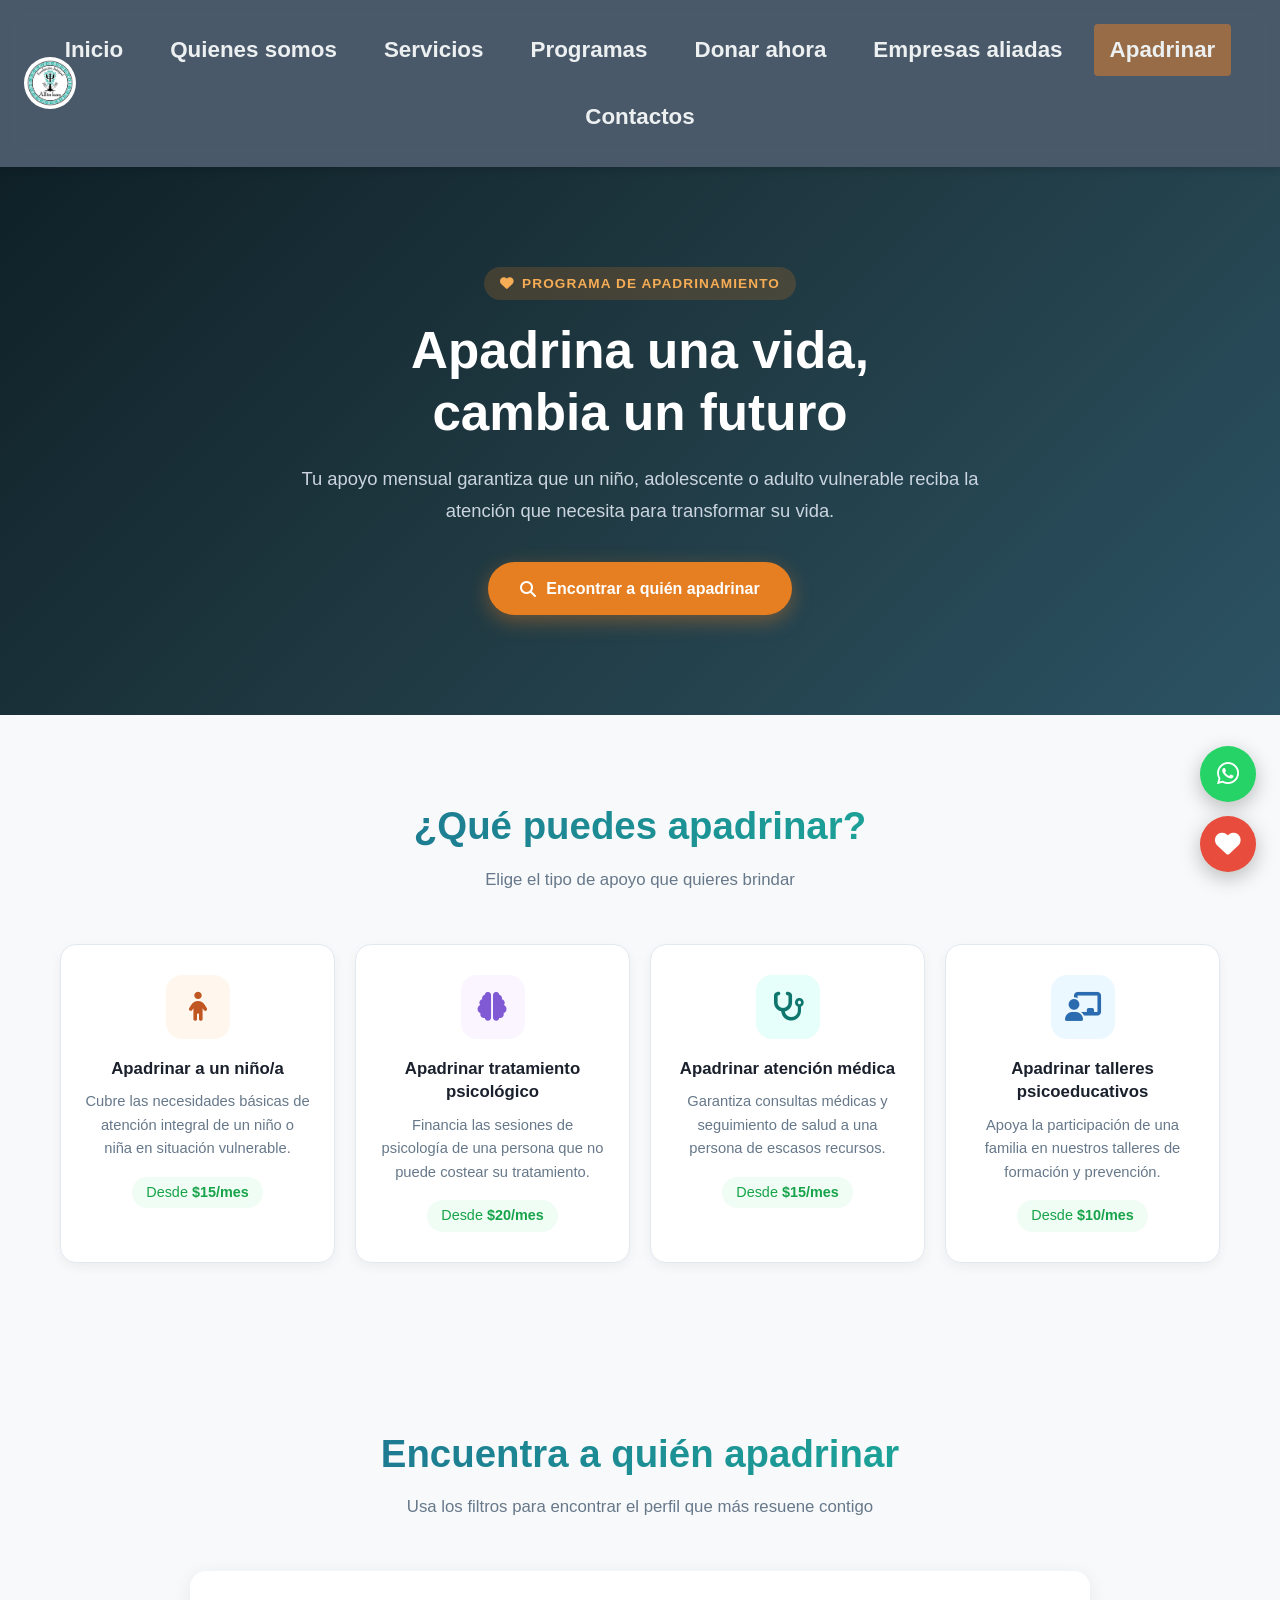
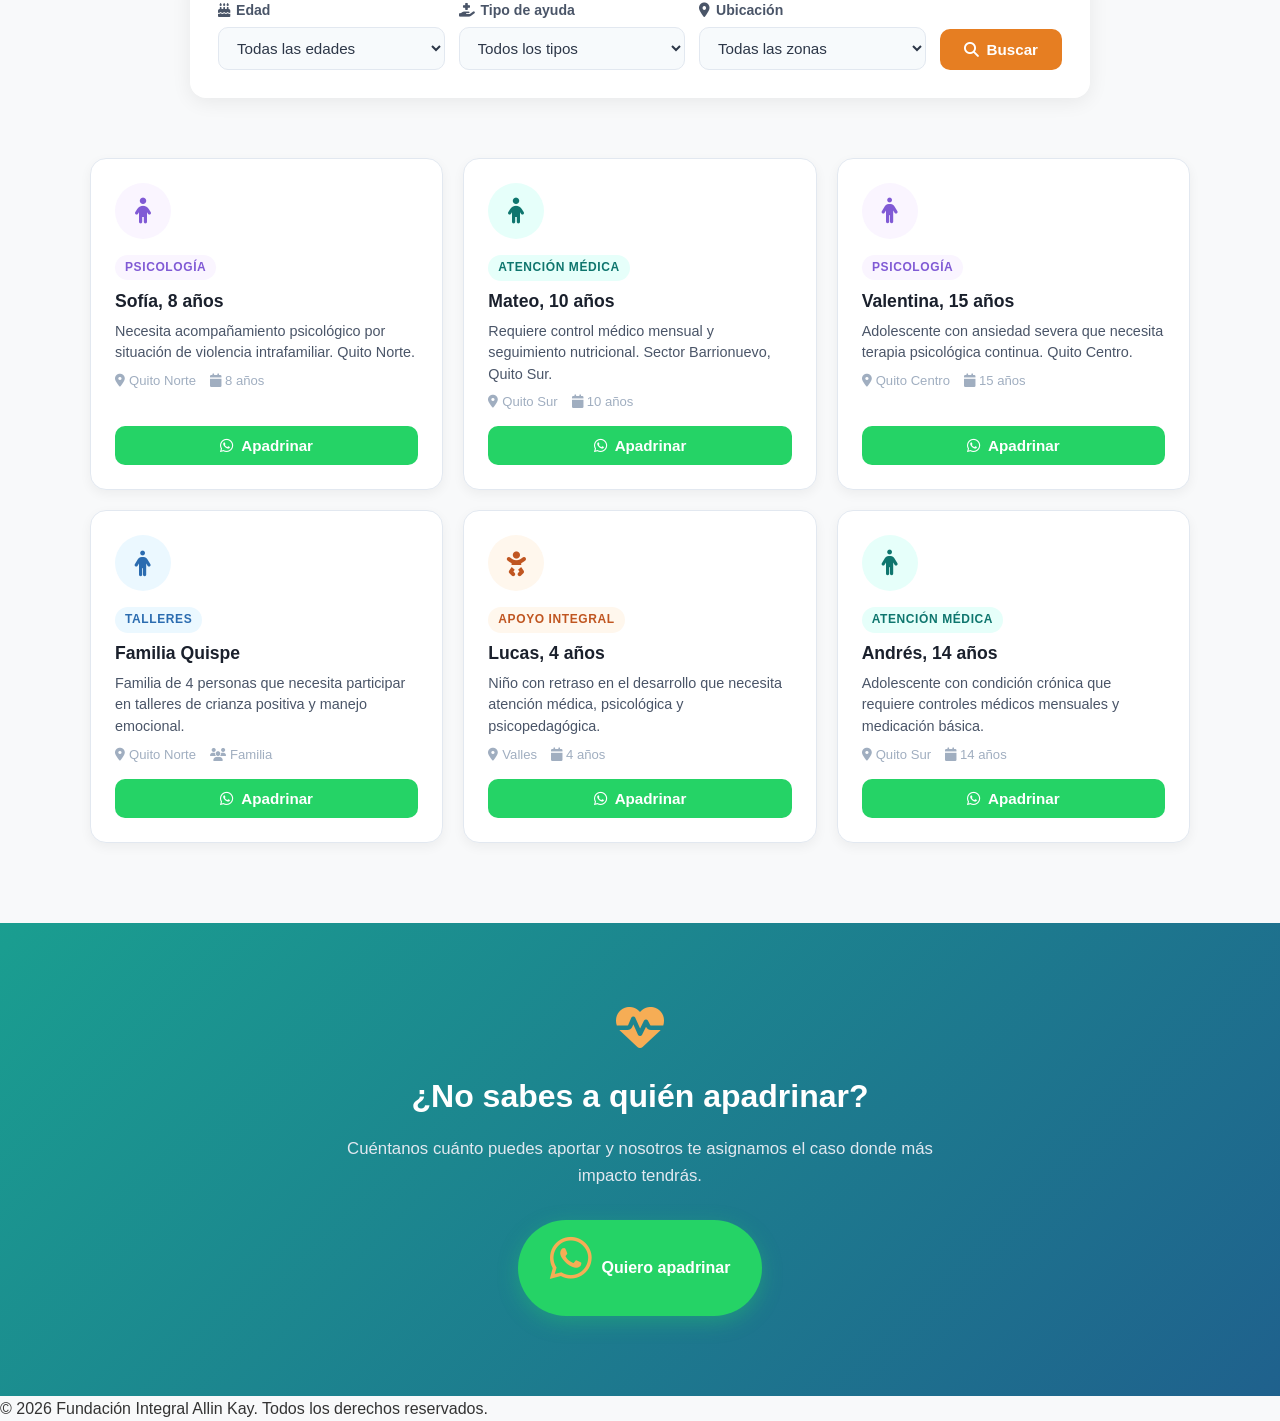
==== apadrinar.html @ 6ad22615 "Panel de gestion visual y migracion a JSON local" ====
<!DOCTYPE html>
<html lang="es">

<head>
    <meta charset="UTF-8">
    <meta name="viewport" content="width=device-width, initial-scale=1.0">
    <link rel="icon" href="img/general/logo.jpg" type="image/jpeg">
    <title>Apadrinar - Fundación Allinkay</title>
    <!-- Google Analytics -->
    <script async src="https://www.googletagmanager.com/gtag/js?id=G-HZTVS4B7K2"></script>
    <script>window.dataLayer=window.dataLayer||[];function gtag(){dataLayer.push(arguments);}gtag('js',new Date());gtag('config','G-HZTVS4B7K2');</script>
    <meta name="description" content="Apadrina una vida y cambia un futuro. Apoya a niños, tratamientos psicológicos, atención médica y talleres en Fundación Allinkay.">
    <link rel="stylesheet" href="css/style.css">
    <link rel="stylesheet" href="https://cdnjs.cloudflare.com/ajax/libs/font-awesome/6.4.0/css/all.min.css">
    <link rel="stylesheet" href="https://unpkg.com/aos@2.3.4/dist/aos.css">
</head>

<body>
    <header class="main-header">
        <nav>
            <a href="index.html" class="nav-logo"><img src="img/general/logo.jpg" alt="Logo Fundación Allinkay"></a>
            <button class="hamburger" id="hamburger" aria-label="Abrir menú">
                <span></span><span></span><span></span>
            </button>
            <ul id="navMenu">
                <li><a href="index.html" data-color="rgba(26, 188, 156, 0.5)">Inicio</a></li>
                <li><a href="quienes-somos.html" data-color="rgba(52, 152, 219, 0.5)">Quienes somos</a></li>
                <li><a href="servicios.html" data-color="rgba(46, 204, 113, 0.5)">Servicios</a></li>
                <li><a href="programas.html" data-color="rgba(241, 196, 15, 0.5)">Programas</a></li>
                <li><a href="donar.html" data-color="rgba(231, 76, 60, 0.7)">Donar ahora</a></li>
                <li><a href="alianzas.html" data-color="rgba(241, 196, 15, 0.5)">Empresas aliadas</a></li>
                <li><a href="apadrinar.html" data-color="rgba(230, 126, 34, 0.5)">Apadrinar</a></li>
                <li><a href="index.html#contacto" data-color="rgba(149, 165, 166, 0.5)">Contactos</a></li>
                <li class="lavalamp"></li>
            </ul>
        </nav>
    </header>

    <main>

        <!-- HERO APADRINAR -->
        <section class="apad-hero">
            <div class="apad-hero-content" data-aos="fade-up">
                <span class="apad-badge"><i class="fa-solid fa-heart"></i> Programa de Apadrinamiento</span>
                <h1>Apadrina una vida,<br>cambia un futuro</h1>
                <p>Tu apoyo mensual garantiza que un niño, adolescente o adulto vulnerable reciba la atención que necesita para transformar su vida.</p>
                <a href="#buscador" class="apad-hero-btn">
                    <i class="fa-solid fa-magnifying-glass"></i> Encontrar a quién apadrinar
                </a>
            </div>
        </section>

        <!-- OPCIONES DE APADRINAMIENTO -->
        <section class="apad-opciones-section">
            <div class="apad-section-header" data-aos="fade-up">
                <h2>¿Qué puedes apadrinar?</h2>
                <p>Elige el tipo de apoyo que quieres brindar</p>
            </div>

            <div class="apad-opciones-grid">

                <div class="apad-opcion-card" data-aos="fade-up" data-aos-delay="0">
                    <div class="apad-opcion-icon" style="background:#fff7ed; color:#c05621;">
                        <i class="fa-solid fa-child"></i>
                    </div>
                    <h3>Apadrinar a un niño/a</h3>
                    <p>Cubre las necesidades básicas de atención integral de un niño o niña en situación vulnerable.</p>
                    <span class="apad-desde">Desde <strong>$15/mes</strong></span>
                </div>

                <div class="apad-opcion-card" data-aos="fade-up" data-aos-delay="100">
                    <div class="apad-opcion-icon" style="background:#faf5ff; color:#805ad5;">
                        <i class="fa-solid fa-brain"></i>
                    </div>
                    <h3>Apadrinar tratamiento psicológico</h3>
                    <p>Financia las sesiones de psicología de una persona que no puede costear su tratamiento.</p>
                    <span class="apad-desde">Desde <strong>$20/mes</strong></span>
                </div>

                <div class="apad-opcion-card" data-aos="fade-up" data-aos-delay="200">
                    <div class="apad-opcion-icon" style="background:#e6fffa; color:#0f766e;">
                        <i class="fa-solid fa-stethoscope"></i>
                    </div>
                    <h3>Apadrinar atención médica</h3>
                    <p>Garantiza consultas médicas y seguimiento de salud a una persona de escasos recursos.</p>
                    <span class="apad-desde">Desde <strong>$15/mes</strong></span>
                </div>

                <div class="apad-opcion-card" data-aos="fade-up" data-aos-delay="300">
                    <div class="apad-opcion-icon" style="background:#ebf8ff; color:#2b6cb0;">
                        <i class="fa-solid fa-chalkboard-user"></i>
                    </div>
                    <h3>Apadrinar talleres psicoeducativos</h3>
                    <p>Apoya la participación de una familia en nuestros talleres de formación y prevención.</p>
                    <span class="apad-desde">Desde <strong>$10/mes</strong></span>
                </div>

            </div>
        </section>

        <!-- BUSCADOR -->
        <section class="apad-buscador-section" id="buscador">
            <div class="apad-section-header" data-aos="fade-up">
                <h2>Encuentra a quién apadrinar</h2>
                <p>Usa los filtros para encontrar el perfil que más resuene contigo</p>
            </div>

            <div class="apad-buscador" data-aos="fade-up" data-aos-delay="100">
                <div class="apad-filtros">

                    <div class="apad-filtro-group">
                        <label><i class="fa-solid fa-cake-candles"></i> Edad</label>
                        <select id="filtro-edad" class="apad-select">
                            <option value="">Todas las edades</option>
                            <option value="0-5">0 - 5 años</option>
                            <option value="6-12">6 - 12 años</option>
                            <option value="13-17">13 - 17 años</option>
                            <option value="18+">18 años o más</option>
                        </select>
                    </div>

                    <div class="apad-filtro-group">
                        <label><i class="fa-solid fa-hand-holding-medical"></i> Tipo de ayuda</label>
                        <select id="filtro-tipo" class="apad-select">
                            <option value="">Todos los tipos</option>
                            <option value="psicologia">Tratamiento psicológico</option>
                            <option value="medica">Atención médica</option>
                            <option value="taller">Talleres psicoeducativos</option>
                            <option value="integral">Apoyo integral</option>
                        </select>
                    </div>

                    <div class="apad-filtro-group">
                        <label><i class="fa-solid fa-location-dot"></i> Ubicación</label>
                        <select id="filtro-ubicacion" class="apad-select">
                            <option value="">Todas las zonas</option>
                            <option value="norte">Quito Norte</option>
                            <option value="sur">Quito Sur</option>
                            <option value="centro">Quito Centro</option>
                            <option value="valles">Valles</option>
                        </select>
                    </div>

                    <button class="apad-buscar-btn" id="btnBuscar">
                        <i class="fa-solid fa-magnifying-glass"></i> Buscar
                    </button>

                </div>
            </div>

            <!-- Resultados -->
            <div class="apad-resultados" id="resultados">

                <div class="apad-perfil-card" data-edad="6-12" data-tipo="psicologia" data-ubicacion="norte" data-aos="fade-up" data-aos-delay="0">
                    <div class="apad-perfil-avatar" style="background:#faf5ff;">
                        <i class="fa-solid fa-child" style="color:#805ad5;"></i>
                    </div>
                    <div class="apad-perfil-info">
                        <span class="apad-perfil-tag" style="background:#faf5ff; color:#805ad5;">Psicología</span>
                        <h4>Sofía, 8 años</h4>
                        <p>Necesita acompañamiento psicológico por situación de violencia intrafamiliar. Quito Norte.</p>
                        <div class="apad-perfil-meta">
                            <span><i class="fa-solid fa-location-dot"></i> Quito Norte</span>
                            <span><i class="fa-solid fa-calendar"></i> 8 años</span>
                        </div>
                    </div>
                    <button class="apad-btn-perfil" data-nombre="Sofía (8 años)" data-tipo="Tratamiento psicológico" data-monto="20">
                        <i class="fa-brands fa-whatsapp"></i> Apadrinar
                    </button>
                </div>

                <div class="apad-perfil-card" data-edad="6-12" data-tipo="medica" data-ubicacion="sur" data-aos="fade-up" data-aos-delay="100">
                    <div class="apad-perfil-avatar" style="background:#e6fffa;">
                        <i class="fa-solid fa-child" style="color:#0f766e;"></i>
                    </div>
                    <div class="apad-perfil-info">
                        <span class="apad-perfil-tag" style="background:#e6fffa; color:#0f766e;">Atención médica</span>
                        <h4>Mateo, 10 años</h4>
                        <p>Requiere control médico mensual y seguimiento nutricional. Sector Barrionuevo, Quito Sur.</p>
                        <div class="apad-perfil-meta">
                            <span><i class="fa-solid fa-location-dot"></i> Quito Sur</span>
                            <span><i class="fa-solid fa-calendar"></i> 10 años</span>
                        </div>
                    </div>
                    <button class="apad-btn-perfil" data-nombre="Mateo (10 años)" data-tipo="Atención médica" data-monto="15">
                        <i class="fa-brands fa-whatsapp"></i> Apadrinar
                    </button>
                </div>

                <div class="apad-perfil-card" data-edad="13-17" data-tipo="psicologia" data-ubicacion="centro" data-aos="fade-up" data-aos-delay="200">
                    <div class="apad-perfil-avatar" style="background:#faf5ff;">
                        <i class="fa-solid fa-person" style="color:#805ad5;"></i>
                    </div>
                    <div class="apad-perfil-info">
                        <span class="apad-perfil-tag" style="background:#faf5ff; color:#805ad5;">Psicología</span>
                        <h4>Valentina, 15 años</h4>
                        <p>Adolescente con ansiedad severa que necesita terapia psicológica continua. Quito Centro.</p>
                        <div class="apad-perfil-meta">
                            <span><i class="fa-solid fa-location-dot"></i> Quito Centro</span>
                            <span><i class="fa-solid fa-calendar"></i> 15 años</span>
                        </div>
                    </div>
                    <button class="apad-btn-perfil" data-nombre="Valentina (15 años)" data-tipo="Tratamiento psicológico" data-monto="20">
                        <i class="fa-brands fa-whatsapp"></i> Apadrinar
                    </button>
                </div>

                <div class="apad-perfil-card" data-edad="18+" data-tipo="taller" data-ubicacion="norte" data-aos="fade-up" data-aos-delay="0">
                    <div class="apad-perfil-avatar" style="background:#ebf8ff;">
                        <i class="fa-solid fa-person" style="color:#2b6cb0;"></i>
                    </div>
                    <div class="apad-perfil-info">
                        <span class="apad-perfil-tag" style="background:#ebf8ff; color:#2b6cb0;">Talleres</span>
                        <h4>Familia Quispe</h4>
                        <p>Familia de 4 personas que necesita participar en talleres de crianza positiva y manejo emocional.</p>
                        <div class="apad-perfil-meta">
                            <span><i class="fa-solid fa-location-dot"></i> Quito Norte</span>
                            <span><i class="fa-solid fa-users"></i> Familia</span>
                        </div>
                    </div>
                    <button class="apad-btn-perfil" data-nombre="Familia Quispe" data-tipo="Talleres psicoeducativos" data-monto="10">
                        <i class="fa-brands fa-whatsapp"></i> Apadrinar
                    </button>
                </div>

                <div class="apad-perfil-card" data-edad="0-5" data-tipo="integral" data-ubicacion="valles" data-aos="fade-up" data-aos-delay="100">
                    <div class="apad-perfil-avatar" style="background:#fff7ed;">
                        <i class="fa-solid fa-baby" style="color:#c05621;"></i>
                    </div>
                    <div class="apad-perfil-info">
                        <span class="apad-perfil-tag" style="background:#fff7ed; color:#c05621;">Apoyo integral</span>
                        <h4>Lucas, 4 años</h4>
                        <p>Niño con retraso en el desarrollo que necesita atención médica, psicológica y psicopedagógica.</p>
                        <div class="apad-perfil-meta">
                            <span><i class="fa-solid fa-location-dot"></i> Valles</span>
                            <span><i class="fa-solid fa-calendar"></i> 4 años</span>
                        </div>
                    </div>
                    <button class="apad-btn-perfil" data-nombre="Lucas (4 años)" data-tipo="Apoyo integral" data-monto="15">
                        <i class="fa-brands fa-whatsapp"></i> Apadrinar
                    </button>
                </div>

                <div class="apad-perfil-card" data-edad="13-17" data-tipo="medica" data-ubicacion="sur" data-aos="fade-up" data-aos-delay="200">
                    <div class="apad-perfil-avatar" style="background:#e6fffa;">
                        <i class="fa-solid fa-person" style="color:#0f766e;"></i>
                    </div>
                    <div class="apad-perfil-info">
                        <span class="apad-perfil-tag" style="background:#e6fffa; color:#0f766e;">Atención médica</span>
                        <h4>Andrés, 14 años</h4>
                        <p>Adolescente con condición crónica que requiere controles médicos mensuales y medicación básica.</p>
                        <div class="apad-perfil-meta">
                            <span><i class="fa-solid fa-location-dot"></i> Quito Sur</span>
                            <span><i class="fa-solid fa-calendar"></i> 14 años</span>
                        </div>
                    </div>
                    <button class="apad-btn-perfil" data-nombre="Andrés (14 años)" data-tipo="Atención médica" data-monto="15">
                        <i class="fa-brands fa-whatsapp"></i> Apadrinar
                    </button>
                </div>

                <!-- Sin resultados -->
                <div class="apad-sin-resultados" id="sinResultados" style="display:none;">
                    <i class="fa-solid fa-magnifying-glass"></i>
                    <p>No encontramos perfiles con esos filtros. <br>Contáctanos y te ayudamos a encontrar a quién apadrinar.</p>
                    <a href="https://wa.me/593988282747?text=Hola%2C%20quiero%20apadrinar%20pero%20no%20encontr%C3%A9%20el%20perfil%20que%20busco" target="_blank" class="apad-buscar-btn">
                        <i class="fa-brands fa-whatsapp"></i> Consultar por WhatsApp
                    </a>
                </div>

            </div>
        </section>

        <!-- CTA FINAL -->
        <section class="apad-cta" data-aos="fade-up">
            <div class="apad-cta-content">
                <i class="fa-solid fa-heart-pulse"></i>
                <h2>¿No sabes a quién apadrinar?</h2>
                <p>Cuéntanos cuánto puedes aportar y nosotros te asignamos el caso donde más impacto tendrás.</p>
                <a href="https://wa.me/593988282747?text=Hola%20Fundaci%C3%B3n%20Allinkay%2C%20quiero%20apadrinar%20pero%20necesito%20orientaci%C3%B3n" target="_blank" class="apad-cta-btn">
                    <i class="fa-brands fa-whatsapp"></i> Quiero apadrinar
                </a>
            </div>
        </section>

    </main>

    <footer>
        <p>&copy; 2026 Fundación Integral Allin Kay. Todos los derechos reservados.</p>
    </footer>

    <!-- Botones flotantes -->
    <div class="fab-container">
        <a href="https://wa.me/593988282747?text=Hola%20Fundaci%C3%B3n%20Allinkay%2C%20quisiera%20m%C3%A1s%20informaci%C3%B3n"
           target="_blank" rel="noopener" class="fab fab-whatsapp" aria-label="Contactar por WhatsApp">
            <i class="fa-brands fa-whatsapp"></i>
            <span class="fab-tooltip">WhatsApp</span>
        </a>
        <a href="donar.html" class="fab fab-donar" aria-label="Hacer una donación">
            <i class="fa-solid fa-heart"></i>
            <span class="fab-tooltip">¡Donar!</span>
        </a>
    </div>

    <script src="https://unpkg.com/aos@2.3.4/dist/aos.js"></script>
    <script>
        AOS.init({ duration: 700, easing: 'ease-out-cubic', once: true, offset: 80 });

        // Hamburger menu
        const hamburger = document.getElementById('hamburger');
        const navMenuEl = document.getElementById('navMenu');
        if (hamburger && navMenuEl) {
            hamburger.addEventListener('click', () => { navMenuEl.classList.toggle('open'); hamburger.classList.toggle('active'); });
            navMenuEl.querySelectorAll('a').forEach(a => a.addEventListener('click', () => { navMenuEl.classList.remove('open'); hamburger.classList.remove('active'); }));
        }

        // Lavalamp
        const navLinks = document.querySelectorAll('nav ul li a');
        const lavalamp = document.querySelector('.lavalamp');
        const navUl = document.querySelector('nav ul');

        function moveLavalamp(el) {
            const linkRect = el.getBoundingClientRect();
            const ulRect = navUl.getBoundingClientRect();
            lavalamp.style.width = `${linkRect.width}px`;
            lavalamp.style.height = `${linkRect.height}px`;
            lavalamp.style.left = `${linkRect.left - ulRect.left}px`;
            lavalamp.style.top = `${linkRect.top - ulRect.top}px`;
            lavalamp.style.opacity = '1';
            if (el.dataset.color) lavalamp.style.backgroundColor = el.dataset.color;
        }

        const activeItem = navLinks[6]; // Apadrinar
        setTimeout(() => moveLavalamp(activeItem), 50);
        navLinks.forEach(link => link.addEventListener('mouseenter', e => moveLavalamp(e.target)));
        navUl.addEventListener('mouseleave', () => moveLavalamp(activeItem));
        window.addEventListener('resize', () => moveLavalamp(activeItem));

        // Filtros buscador
        document.getElementById('btnBuscar').addEventListener('click', filtrar);
        ['filtro-edad','filtro-tipo','filtro-ubicacion'].forEach(id => {
            document.getElementById(id).addEventListener('change', filtrar);
        });

        function filtrar() {
            const edad      = document.getElementById('filtro-edad').value;
            const tipo      = document.getElementById('filtro-tipo').value;
            const ubicacion = document.getElementById('filtro-ubicacion').value;
            const cards     = document.querySelectorAll('.apad-perfil-card');
            let visibles    = 0;

            cards.forEach(card => {
                const matchEdad      = !edad      || card.dataset.edad      === edad;
                const matchTipo      = !tipo      || card.dataset.tipo      === tipo;
                const matchUbicacion = !ubicacion || card.dataset.ubicacion === ubicacion;
                const mostrar = matchEdad && matchTipo && matchUbicacion;
                card.style.display = mostrar ? 'flex' : 'none';
                if (mostrar) visibles++;
            });

            document.getElementById('sinResultados').style.display = visibles === 0 ? 'flex' : 'none';
        }

        // Botón Apadrinar → WhatsApp (delegación para que funcione con perfiles dinámicos)
        document.getElementById('resultados').addEventListener('click', (e) => {
            const btn = e.target.closest('.apad-btn-perfil');
            if (!btn) return;
            const nombre = btn.dataset.nombre;
            const tipo   = btn.dataset.tipo;
            const monto  = btn.dataset.monto;
            const msg =
`¡Hola Fundación Allinkay! 👋 Quiero apadrinar a:

👤 *Beneficiario:* ${nombre}
💙 *Tipo de apoyo:* ${tipo}
💰 *Aporte mensual:* desde $${monto} USD

Por favor indíquenme los pasos para comenzar. ¡Gracias!`;
            window.open(`https://wa.me/593988282747?text=${encodeURIComponent(msg)}`, '_blank');
        });

        // ==========================================
        // Cargar perfiles desde Google Sheets
        // ==========================================
        const APAD_SHEETS_URL = 'https://script.google.com/macros/s/AKfycbzwqUIceghPTg6rz7u1nBjYysEd4M7EXAj2b1hMVEHjRe5bCAuFwJynq4b-6y3VGr151Q/exec';

        // Mapa de categorías: ícono, colores y etiqueta
        const tipoMap = {
            psicologia: { icon: 'fa-brain',           color: '#805ad5', bg: '#faf5ff', label: 'Psicología',     apoyo: 'Tratamiento psicológico' },
            medica:     { icon: 'fa-stethoscope',     color: '#0f766e', bg: '#e6fffa', label: 'Atención médica', apoyo: 'Atención médica' },
            taller:     { icon: 'fa-chalkboard-user', color: '#2b6cb0', bg: '#ebf8ff', label: 'Talleres',        apoyo: 'Talleres psicoeducativos' },
            integral:   { icon: 'fa-hand-holding-heart', color: '#c05621', bg: '#fff7ed', label: 'Apoyo integral', apoyo: 'Apoyo integral' }
        };

        const zonaMap = {
            norte: 'Quito Norte', sur: 'Quito Sur', centro: 'Quito Centro', valles: 'Valles'
        };

        const edadLabel = {
            '0-5': '0-5 años', '6-12': '6-12 años', '13-17': '13-17 años', '18+': '18 años o más'
        };

        function buildPerfiles(data) {
            const cont = document.getElementById('resultados');
            const sinResultados = document.getElementById('sinResultados');
            if (!cont) return;

            const perfiles = [];
            for (let i = 1; i <= 12; i++) {
                const nombre = data['perfil' + i + '_nombre'];
                if (nombre && nombre.trim()) {
                    perfiles.push({
                        nombre: nombre.trim(),
                        tipo: (data['perfil' + i + '_tipo'] || 'integral').trim(),
                        edad: (data['perfil' + i + '_edad'] || '').trim(),
                        zona: (data['perfil' + i + '_zona'] || '').trim(),
                        historia: (data['perfil' + i + '_historia'] || '').trim(),
                        monto: (data['perfil' + i + '_monto'] || '15').toString().trim()
                    });
                }
            }

            // Si el Sheets no tiene perfiles, dejar los que están en el HTML
            if (perfiles.length === 0) return;

            const cardsHtml = perfiles.map(p => {
                const t = tipoMap[p.tipo] || tipoMap.integral;
                const zonaTexto = zonaMap[p.zona] || 'Quito';
                const edadTexto = edadLabel[p.edad] || '';
                return `
                    <div class="apad-perfil-card" data-edad="${p.edad}" data-tipo="${p.tipo}" data-ubicacion="${p.zona}">
                        <div class="apad-perfil-avatar" style="background:${t.bg};">
                            <i class="fa-solid ${t.icon}" style="color:${t.color};"></i>
                        </div>
                        <div class="apad-perfil-info">
                            <span class="apad-perfil-tag" style="background:${t.bg}; color:${t.color};">${t.label}</span>
                            <h4>${p.nombre}</h4>
                            <p>${p.historia}</p>
                            <div class="apad-perfil-meta">
                                <span><i class="fa-solid fa-location-dot"></i> ${zonaTexto}</span>
                                ${edadTexto ? `<span><i class="fa-solid fa-calendar"></i> ${edadTexto}</span>` : ''}
                            </div>
                        </div>
                        <button class="apad-btn-perfil" data-nombre="${p.nombre}" data-tipo="${t.apoyo}" data-monto="${p.monto}">
                            <i class="fa-brands fa-whatsapp"></i> Apadrinar
                        </button>
                    </div>`;
            }).join('');

            // Reemplazar perfiles pero conservar el div de "sin resultados"
            cont.innerHTML = cardsHtml;
            cont.appendChild(sinResultados);
        }

        fetch(APAD_SHEETS_URL)
            .then(r => r.json())
            .then(data => buildPerfiles(data))
            .catch(() => { /* Si falla, quedan los perfiles del HTML */ });
    </script>

</body>
</html>
---- css/style.css ----
/* Reseteo básico para consistencia entre navegadores */
* {
    margin: 0;
    padding: 0;
    box-sizing: border-box;
}

html {
    scroll-behavior: smooth;
}

body {
    font-family: 'Segoe UI', Roboto, Helvetica, Arial, sans-serif;
    line-height: 1.6;
    background-color: #f8f9fa;
    color: #333;
}

/* Estilos del menú de navegación fijo */
.main-header {
    background-color: rgba(44, 62, 80, 0.85);
    /* Fondo semitransparente oscuro */
    backdrop-filter: blur(10px);
    /* Efecto cristal (Glassmorphism) */
    -webkit-backdrop-filter: blur(10px);
    /* Soporte para Safari */
    padding: 1.5rem 0;
    box-shadow: 0 4px 6px rgba(0, 0, 0, 0.1);
    position: sticky;
    /* Fija el menú en la parte superior al bajar */
    top: 0;
    z-index: 1000;
}

/* Estilos de la sección Hero */
.hero {
    width: 100%;
    background-color: #1a9e90;
    /* Color de fondo similar al de la imagen por si tarda en cargar */
    margin-bottom: 3rem;
    /* Usamos una etiqueta <img> en lugar de background para que no se recorte */
}

.hero-img {
    width: 100%;
    /* Ocupa todo el ancho disponible */
    height: auto;
    /* Mantiene la proporción de la imagen original sin recortarla */
    display: block;
}

/* Ocultar visualmente el h1 pero mantenerlo para SEO y accesibilidad */
.sr-only {
    position: absolute;
    width: 1px;
    height: 1px;
    padding: 0;
    margin: -1px;
    overflow: hidden;
    clip: rect(0, 0, 0, 0);
    white-space: nowrap;
    border-width: 0;
}

/* Estilos para el Menú Horizontal */
nav ul {
    list-style-type: none;
    /* Elimina las viñetas predeterminadas */
    display: flex;
    /* Utiliza Flexbox para hacer la lista horizontal */
    flex-wrap: wrap;
    /* Permite que los elementos pasen a la siguiente línea si no caben */
    justify-content: center;
    /* Centra los elementos horizontalmente */
    gap: 15px;
    /* Reducido para mejor efecto visual */
    padding: 0;
    position: relative;
    /* Necesario para la posición absoluta del lavalamp */
    z-index: 1;
}

nav ul li {
    position: relative;
    z-index: 2;
    /* Los enlaces van encima de la burbuja del lavalamp */
}

nav ul li a {
    display: block;
    /* Para que tome bien el alto y ancho */
    text-decoration: none;
    /* Quita el subrayado de los enlaces */
    color: #ecf0f1;
    font-weight: 600;
    font-size: 1.4rem;
    padding: 8px 16px;
    border-radius: 4px;
    transition: color 0.3s ease;
    /* Transición solo para el color del texto */
}

nav ul li a:hover {
    color: #ffffff;
    /* Color del texto al pasar el mouse */
}

/* La burbuja mágica del Lavalamp */
nav ul li.lavalamp {
    position: absolute;
    background-color: rgba(255, 255, 255, 0.2);
    /* Blanco semitransparente para efecto cristal */
    border-radius: 4px;
    z-index: 1;
    /* Detrás de los enlaces (el li normal tiene z-index 2) */
    transition: all 0.35s cubic-bezier(0.25, 1, 0.5, 1);
    /* Animación fluida de desplazamiento */
    pointer-events: none;
    /* Para no bloquear el hover de los enlaces */
    opacity: 0;
    /* Oculto inicialmente hasta que haya un hover */
}

/* =========================================
   PÁGINA QUIÉNES SOMOS
========================================= */
.quienes-somos-page {
    max-width: 1000px;
    margin: 60px auto;
    padding: 0 20px;
}

.qs-intro {
    text-align: center;
    margin-bottom: 50px;
}

.qs-intro h1 {
    color: #1a9e90; /* Verde agua similar a la imagen */
    font-size: 3.5rem;
    font-weight: 700;
    margin-bottom: 25px;
}

.qs-intro p {
    color: #66788a;
    font-size: 1.25rem;
    max-width: 850px;
    margin: 0 auto;
    line-height: 1.8;
}

.qs-cards-container {
    display: grid;
    grid-template-columns: 1fr 1fr;
    gap: 30px;
    margin-bottom: 30px;
}

.qs-card {
    background-color: #f0f4f8; /* Gris azulado muy claro */
    border-radius: 15px;
    padding: 40px;
}

.card-header {
    display: flex;
    align-items: center;
    margin-bottom: 20px;
}

.card-header h2 {
    color: #1a202c; /* Azul oscuro casi negro */
    font-size: 1.8rem;
    margin-left: 15px;
    font-weight: 700;
}

.icon-circle {
    width: 60px;
    height: 60px;
    border-radius: 50%;
    display: flex;
    justify-content: center;
    align-items: center;
    color: white;
    font-size: 1.8rem;
}

.icon-blue {
    background-color: #2b6cb0; /* Azul Misión */
}

.icon-green {
    background-color: #38a169; /* Verde Visión */
}

.qs-card p {
    color: #66788a;
    font-size: 1.1rem;
    line-height: 1.7;
}

.qs-valores {
    margin-top: 30px;
}

.card-valores {
    text-align: center;
    padding: 50px 40px;
}

.icon-heart {
    color: #f6ad55; /* Naranja/Amarillo Valores */
    font-size: 3rem;
    margin-bottom: 15px;
}

.card-valores h2 {
    color: #1a202c;
    font-size: 1.8rem;
    margin-bottom: 15px;
    font-weight: 700;
}

.valores-list {
    list-style: none;
    padding: 0;
    margin: 25px auto 0;
    display: flex;
    flex-wrap: wrap;
    justify-content: center;
    gap: 12px;
    max-width: 700px;
}

.valores-list li {
    background: #fff7ed;
    color: #c05621;
    border: 1px solid #fed7aa;
    border-radius: 999px;
    padding: 10px 20px;
    font-size: 0.95rem;
    font-weight: 600;
    transition: transform 0.2s, box-shadow 0.2s;
}

.valores-list li:hover {
    transform: translateY(-3px);
    box-shadow: 0 6px 14px rgba(192, 86, 33, 0.15);
}

/* Responsive para celulares */
@media (max-width: 768px) {
    .qs-cards-container {
        grid-template-columns: 1fr; /* Una tarjeta debajo de la otra en móviles */
    }
}

/* =========================================
   PÁGINA SERVICIOS
========================================= */
.servicios-page {
    max-width: 1200px;
    margin: 60px auto;
    padding: 0 20px;
}

.servicios-intro {
    text-align: center;
    margin-bottom: 50px;
}

.servicios-intro h1 {
    color: #1a9e90; /* Verde agua */
    font-size: 3.5rem;
    font-weight: 700;
    margin-bottom: 15px;
}

.servicios-intro p {
    color: #66788a;
    font-size: 1.25rem;
    max-width: 850px;
    margin: 0 auto;
}

.servicios-grid {
    display: grid;
    grid-template-columns: repeat(3, 1fr);
    gap: 30px;
}

.servicio-card {
    background-color: #ffffff;
    border-radius: 15px;
    overflow: hidden;
    box-shadow: 0 4px 15px rgba(0, 0, 0, 0.05);
    transition: transform 0.3s ease, box-shadow 0.3s ease;
    display: flex;
    flex-direction: column;
}

.servicio-card:hover {
    transform: translateY(-5px);
    box-shadow: 0 10px 25px rgba(0, 0, 0, 0.1);
}

.servicio-img {
    width: 100%;
    height: 250px;
    object-fit: contain;
    object-position: center;
    display: block;
    cursor: pointer;
    transition: transform 0.3s ease;
    background-color: #ffffff; /* Fondo blanco para que se fusione con la tarjeta */
}

.servicio-img:hover {
    transform: scale(1.05); /* Efecto de zoom suave al pasar el mouse */
}

/* =========================================
   LIGHTBOX (CARRUSEL DE FOTOS)
========================================= */
.lightbox-modal {
    display: none;
    position: fixed;
    z-index: 2000;
    left: 0;
    top: 0;
    width: 100%;
    height: 100%;
    background-color: rgba(0, 0, 0, 0.85);
    backdrop-filter: blur(5px);
    justify-content: center;
    align-items: center;
}

.lightbox-modal.active {
    display: flex;
}

.lightbox-content {
    position: relative;
    max-width: 90%;
    max-height: 90vh;
    display: flex;
    justify-content: center;
    align-items: center;
}

.lightbox-img {
    max-width: 100vw;
    max-height: 85vh;
    object-fit: contain;
    border-radius: 8px;
    box-shadow: 0 5px 25px rgba(0,0,0,0.5);
    animation: zoomIn 0.3s ease;
}

@keyframes zoomIn {
    from { transform: scale(0.95); opacity: 0; }
    to { transform: scale(1); opacity: 1; }
}

.lightbox-close {
    position: absolute;
    top: -40px;
    right: 0;
    color: white;
    font-size: 40px;
    font-weight: bold;
    cursor: pointer;
    transition: color 0.3s;
    line-height: 1;
}

.lightbox-close:hover {
    color: #1a9e90;
}

.lightbox-prev, .lightbox-next {
    position: absolute;
    top: 50%;
    transform: translateY(-50%);
    background-color: rgba(255, 255, 255, 0.2);
    color: white;
    border: none;
    width: 50px;
    height: 50px;
    border-radius: 50%;
    font-size: 24px;
    cursor: pointer;
    display: flex;
    justify-content: center;
    align-items: center;
    transition: background-color 0.3s;
    z-index: 10;
}

.lightbox-prev:hover, .lightbox-next:hover {
    background-color: rgba(26, 158, 144, 0.8);
}

.lightbox-prev {
    left: -70px;
}

.lightbox-next {
    right: -70px;
}

@media (max-width: 768px) {
    .lightbox-prev { left: 10px; }
    .lightbox-next { right: 10px; }
    .lightbox-img { max-width: 95vw; }
}




.servicio-content {
    padding: 30px 25px;
    flex-grow: 1;
    display: flex;
    flex-direction: column;
}

.servicio-content h3 {
    color: #1a202c;
    font-size: 1.4rem;
    font-weight: 700;
    margin-bottom: 15px;
    line-height: 1.4;
}

.servicio-content p {
    color: #66788a;
    font-size: 1rem;
    line-height: 1.6;
    margin-bottom: 0;
}

/* Responsive para Servicios */
@media (max-width: 992px) {
    .servicios-grid {
        grid-template-columns: repeat(2, 1fr);
    }
}

@media (max-width: 768px) {
    .servicios-grid {
        grid-template-columns: 1fr;
    }
    .servicios-intro h1 {
        font-size: 2.5rem;
    }
}

/* =========================================
   SECCIÓN PROGRAMAS (INDEX)
========================================= */
.programas-section {
    max-width: 1200px;
    margin: 60px auto;
    padding: 0 20px;
}

.programas-title {
    text-align: center;
    font-size: 3.5rem;
    font-weight: 700;
    margin-bottom: 50px;
    /* Gradiente del título de la segunda foto */
    background: linear-gradient(90deg, #1f618d 0%, #1abc9c 100%);
    -webkit-background-clip: text;
    -webkit-text-fill-color: transparent;
    background-clip: text;
    color: transparent;
}

.programas-grid {
    display: grid;
    grid-template-columns: 1fr 1fr;
    gap: 25px;
}

.programa-card {
    background-color: #ffffff;
    border: 1px solid #e2e8f0;
    border-radius: 12px;
    padding: 30px;
    display: flex;
    align-items: flex-start;
    box-shadow: 0 4px 6px rgba(0, 0, 0, 0.02);
    transition: transform 0.3s ease, box-shadow 0.3s ease;
}

.programa-card:hover {
    transform: translateY(-5px);
    box-shadow: 0 10px 20px rgba(0, 0, 0, 0.08);
}

.programa-icon-container {
    width: 60px;
    height: 60px;
    border-radius: 15px;
    display: flex;
    justify-content: center;
    align-items: center;
    font-size: 1.8rem;
    margin-right: 20px;
    flex-shrink: 0;
}

.programa-content {
    flex-grow: 1;
}

.programa-content h3 {
    font-size: 1.4rem;
    font-weight: 700;
    margin-bottom: 10px;
}

.programa-content p {
    color: #66788a;
    font-size: 1.05rem;
    line-height: 1.6;
}

/* Colores de los temas basados en la primera foto */
.icon-blue-theme { background-color: #ebf8ff; color: #3182ce; }
.title-blue-theme { color: #2b6cb0; }

.icon-green-theme { background-color: #f0fff4; color: #38a169; }
.title-green-theme { color: #2f855a; }

.icon-purple-theme { background-color: #faf5ff; color: #9f7aea; }
.title-purple-theme { color: #805ad5; }

.icon-teal-theme { background-color: #e6fffa; color: #319795; }
.title-teal-theme { color: #2c7a7b; }

/* Responsive para Programas */
@media (max-width: 992px) {
    .programas-grid {
        grid-template-columns: 1fr;
    }
}

@media (max-width: 768px) {
    .programa-card {
        flex-direction: column;
        align-items: center;
        text-align: center;
    }
    .programa-icon-container {
        margin-right: 0;
        margin-bottom: 20px;
    }
    .programas-title {
        font-size: 2.5rem;
    }
}

/* =========================================
   PÁGINA DE DONACIONES (DONAR)
========================================= */
.donar-page {
    padding: 40px 20px;
    background-color: #f8f9fa;
    min-height: calc(100vh - 150px);
    display: flex;
    justify-content: center;
    align-items: center;
}

.donar-container {
    max-width: 1000px;
    width: 100%;
    background: #ffffff;
    border-radius: 20px;
    box-shadow: 0 15px 35px rgba(0,0,0,0.1);
    display: flex;
    overflow: hidden;
}

/* Columna Izquierda (Mensaje) */
.donar-info {
    flex: 1;
    background: linear-gradient(135deg, rgba(30, 41, 59, 0.85) 0%, rgba(15, 23, 42, 0.95) 100%), url('../img/galeria/galeria1.jpg') center/cover no-repeat;
    color: white;
    padding: 50px 40px;
    display: flex;
    flex-direction: column;
    justify-content: center;
}

.donar-info-content h1 {
    font-size: 2.5rem;
    font-weight: 800;
    margin-bottom: 20px;
    line-height: 1.2;
}

.donar-info-content p {
    font-size: 1.1rem;
    line-height: 1.7;
    opacity: 0.9;
}

/* Columna Derecha (Formulario) */
.donar-form-container {
    flex: 1.2;
    padding: 50px 40px;
    background: #ffffff;
}

.form-title {
    color: #1a202c;
    font-size: 1.8rem;
    font-weight: 700;
    margin-bottom: 30px;
}

.form-group {
    margin-bottom: 20px;
}

.form-group-row {
    display: flex;
    gap: 15px;
}
.form-group-row .form-group {
    flex: 1;
}

.donar-form label {
    display: block;
    color: #4a5568;
    font-weight: 600;
    margin-bottom: 8px;
    font-size: 0.95rem;
}

.form-input {
    width: 100%;
    padding: 12px 15px;
    border: 1px solid #e2e8f0;
    border-radius: 8px;
    font-size: 1rem;
    color: #2d3748;
    background-color: #f7fafc;
    transition: border-color 0.3s, box-shadow 0.3s;
}

.form-input:focus {
    outline: none;
    border-color: #1a9e90;
    box-shadow: 0 0 0 3px rgba(26, 158, 144, 0.2);
    background-color: #ffffff;
}

/* Grupos de botones */
.donation-type-group, .payment-method-group {
    display: flex;
    gap: 10px;
    background-color: #edf2f7;
    padding: 5px;
    border-radius: 10px;
}

.btn-type, .btn-payment {
    flex: 1;
    padding: 10px;
    border: none;
    background: transparent;
    color: #4a5568;
    font-weight: 600;
    border-radius: 8px;
    cursor: pointer;
    transition: all 0.3s ease;
}

.btn-type.active, .btn-payment.active {
    background: #ffffff;
    color: #1a9e90;
    box-shadow: 0 2px 5px rgba(0,0,0,0.1);
}

.btn-payment i {
    margin-right: 5px;
}

/* Montos */
.donation-amount-group {
    display: flex;
    gap: 10px;
    flex-wrap: wrap;
}

.btn-amount {
    flex: 1;
    min-width: 60px;
    padding: 12px;
    border: 2px solid #e2e8f0;
    background: #ffffff;
    color: #4a5568;
    font-weight: 700;
    font-size: 1.1rem;
    border-radius: 8px;
    cursor: pointer;
    transition: all 0.3s ease;
}

.btn-amount:hover {
    border-color: #1a9e90;
    color: #1a9e90;
}

.btn-amount.active {
    background: #1a9e90;
    border-color: #1a9e90;
    color: #ffffff;
}

.input-otro-monto {
    flex: 2;
    min-width: 120px;
    padding: 12px 15px;
    border: 2px solid #e2e8f0;
    border-radius: 8px;
    font-size: 1rem;
    color: #2d3748;
    transition: border-color 0.3s;
}

.input-otro-monto:focus {
    outline: none;
    border-color: #1a9e90;
}

/* Detalles de pago (mostrar/ocultar) */
.payment-details {
    display: none;
    margin-top: 15px;
    animation: fadeIn 0.4s ease;
}

.payment-details.active {
    display: block;
}

@keyframes fadeIn {
    from { opacity: 0; transform: translateY(-10px); }
    to { opacity: 1; transform: translateY(0); }
}

/* Info del banco */
.bank-info-box {
    background-color: #f0fdfa;
    border: 1px solid #ccfbf1;
    padding: 20px;
    border-radius: 8px;
    color: #0f766e;
}

.bank-info-box h4 {
    margin-bottom: 10px;
    font-size: 1.1rem;
}

.bank-info-box p {
    margin-bottom: 5px;
    font-size: 0.95rem;
}

.bank-note {
    margin-top: 15px;
    font-size: 0.85rem !important;
    color: #115e59;
    font-style: italic;
}

.btn-submit-donar {
    width: 100%;
    padding: 15px;
    background-color: #25d366;
    color: white;
    border: none;
    border-radius: 8px;
    font-size: 1.1rem;
    font-weight: 700;
    cursor: pointer;
    margin-top: 10px;
    transition: background-color 0.3s, transform 0.2s;
    box-shadow: 0 4px 6px rgba(37, 211, 102, 0.35);
    display: flex;
    justify-content: center;
    align-items: center;
    gap: 10px;
}

.btn-submit-donar:hover {
    background-color: #1ebe5d;
    transform: translateY(-2px);
}

/* Responsive */
@media (max-width: 768px) {
    .donar-container {
        flex-direction: column;
    }
    
    .donar-info {
        padding: 40px 20px;
    }
    
    .donar-info-content h1 {
        font-size: 2rem;
    }
    
    .donar-form-container {
        padding: 30px 20px;
    }
    
    .form-group-row {
        flex-direction: column;
        gap: 0;
    }
}

/* =========================================
   PÁGINA DE ALIANZAS EMPRESARIALES
========================================= */
.alianzas-page {
    padding: 40px 20px;
    background-color: #f8f9fa;
    min-height: calc(100vh - 150px);
    display: flex;
    justify-content: center;
    align-items: center;
}

.alianzas-container {
    max-width: 1100px;
    width: 100%;
    background: #ffffff;
    border-radius: 20px;
    box-shadow: 0 15px 35px rgba(0,0,0,0.1);
    display: flex;
    overflow: hidden;
}

/* Columna Izquierda (Informativa) */
.alianzas-info {
    flex: 1.1;
    background: linear-gradient(135deg, rgba(26, 32, 44, 0.95) 0%, rgba(45, 55, 72, 0.98) 100%), url('../img/galeria/galeria1.jpg') center/cover no-repeat;
    color: white;
    padding: 50px 40px;
    display: flex;
    flex-direction: column;
    justify-content: center;
}

.alianzas-info-content h1 {
    font-size: 2.8rem;
    font-weight: 800;
    margin-bottom: 20px;
    line-height: 1.2;
    color: #f6ad55; /* Dorado/Amarillo corporativo */
}

.alianzas-intro {
    font-size: 1.1rem;
    line-height: 1.7;
    color: #e2e8f0;
    margin-bottom: 40px;
}

.alianzas-options {
    list-style: none;
    padding: 0;
}

.alianzas-options li {
    display: flex;
    align-items: flex-start;
    margin-bottom: 25px;
}

.option-icon {
    width: 50px;
    height: 50px;
    background-color: rgba(246, 173, 85, 0.15);
    color: #f6ad55;
    border-radius: 12px;
    display: flex;
    justify-content: center;
    align-items: center;
    font-size: 1.5rem;
    margin-right: 20px;
    flex-shrink: 0;
}

.option-text h3 {
    font-size: 1.2rem;
    margin-bottom: 5px;
    color: #ffffff;
}

.option-text p {
    font-size: 0.95rem;
    color: #a0aec0;
    line-height: 1.5;
}

/* Columna Derecha (Formulario Corporativo) */
.alianzas-form-container {
    flex: 1;
    padding: 50px 40px;
    background: #ffffff;
}

.alianzas-form .form-title {
    color: #1a202c;
    font-size: 1.8rem;
    font-weight: 700;
    margin-bottom: 30px;
}

.select-input {
    appearance: none;
    background-image: url("data:image/svg+xml;charset=UTF-8,%3csvg xmlns='http://www.w3.org/2000/svg' viewBox='0 0 24 24' fill='none' stroke='%234a5568' stroke-width='2' stroke-linecap='round' stroke-linejoin='round'%3e%3cpolyline points='6 9 12 15 18 9'%3e%3c/polyline%3e%3c/svg%3e");
    background-repeat: no-repeat;
    background-position: right 1rem center;
    background-size: 1em;
}

.textarea-input {
    resize: vertical;
    min-height: 100px;
}

.btn-submit-alianza {
    width: 100%;
    padding: 15px;
    background-color: #2b6cb0; /* Azul corporativo */
    color: white;
    border: none;
    border-radius: 8px;
    font-size: 1.1rem;
    font-weight: 700;
    cursor: pointer;
    margin-top: 10px;
    transition: background-color 0.3s, transform 0.2s;
    box-shadow: 0 4px 6px rgba(43, 108, 176, 0.3);
}

.btn-submit-alianza:hover {
    background-color: #1a365d;
    transform: translateY(-2px);
}

/* Responsive para Alianzas */
@media (max-width: 992px) {
    .alianzas-container {
        flex-direction: column;
    }
    
    .alianzas-info {
        padding: 40px 20px;
    }
    
    .alianzas-form-container {
        padding: 30px 20px;
    }
}

/* =========================================
   SECCIÓN GALERÍA (INDEX)
========================================= */
.galeria-section {
    max-width: 1200px;
    margin: 80px auto;
    padding: 0 20px;
    text-align: center;
}

.galeria-subtitle {
    color: #66788a;
    font-size: 1.1rem;
    margin-top: -30px;
    margin-bottom: 40px;
}

/* Grid de Galería — 3 columnas uniformes */
.galeria-grid {
    display: grid;
    grid-template-columns: repeat(3, 1fr);
    gap: 16px;
}

.galeria-item {
    border-radius: 12px;
    overflow: hidden;
    cursor: pointer;
    box-shadow: 0 4px 12px rgba(0,0,0,0.1);
    position: relative;
    background-color: #f1f5f9;
    aspect-ratio: 4 / 3;
}

/* Overlay con ícono de lupa al hacer hover */
.galeria-item::after {
    content: '\f00e';
    font-family: 'Font Awesome 6 Free';
    font-weight: 900;
    position: absolute;
    inset: 0;
    display: flex;
    justify-content: center;
    align-items: center;
    font-size: 2rem;
    color: #ffffff;
    background-color: rgba(26, 158, 144, 0);
    transition: background-color 0.35s ease, opacity 0.35s ease;
    opacity: 0;
    border-radius: 12px;
    pointer-events: none;
}

.galeria-item:hover::after {
    background-color: rgba(26, 158, 144, 0.55);
    opacity: 1;
}

.galeria-img {
    width: 100%;
    height: 100%;
    object-fit: cover;
    display: block;
    transition: transform 0.4s ease;
}

.galeria-item:hover .galeria-img {
    transform: scale(1.06);
}

/* Responsive galería */
@media (max-width: 992px) {
    .galeria-grid {
        grid-template-columns: repeat(2, 1fr);
    }
}

@media (max-width: 576px) {
    .galeria-grid {
        grid-template-columns: 1fr;
    }
}

/* =========================================
   LIGHTBOX (MODAL DE IMÁGENES)
========================================= */
.lightbox {
    visibility: hidden;
    position: fixed;
    z-index: 9999;
    left: 0;
    top: 0;
    width: 100%;
    height: 100%;
    background-color: rgba(0, 0, 0, 0.9);
    backdrop-filter: blur(5px);
    display: flex;
    justify-content: center;
    align-items: center;
    opacity: 0;
    transition: opacity 0.3s ease, visibility 0.3s ease;
}

.lightbox.show {
    visibility: visible;
    opacity: 1;
}

.lightbox-content {
    max-width: 90vw;
    max-height: 90vh;
    border-radius: 8px;
    box-shadow: 0 10px 30px rgba(0,0,0,0.5);
    object-fit: contain;
    transition: transform 0.3s ease, opacity 0.3s ease;
    transform: scale(0.9);
    opacity: 0;
}

.lightbox.show .lightbox-content {
    transform: scale(1);
    opacity: 1;
}

@keyframes zoomIn {
    from { transform: scale(0.9); opacity: 0; }
    to { transform: scale(1); opacity: 1; }
}

.close-lightbox {
    position: absolute;
    top: 20px;
    right: 35px;
    color: #f1f1f1;
    font-size: 40px;
    font-weight: bold;
    cursor: pointer;
    transition: 0.3s;
    z-index: 10000;
}

.close-lightbox:hover,
.close-lightbox:focus {
    color: #bbb;
    text-decoration: none;
}

.nav-lightbox {
    position: absolute;
    top: 50%;
    transform: translateY(-50%);
    background: rgba(0,0,0,0.5);
    color: white;
    border: none;
    padding: 15px 20px;
    font-size: 24px;
    cursor: pointer;
    border-radius: 50%;
    transition: 0.3s;
    z-index: 10000;
}

.nav-lightbox:hover {
    background: rgba(0,0,0,0.8);
}

.prev-lightbox {
    left: 20px;
}

.next-lightbox {
    right: 20px;
}

/* Ajustes Responsive Lightbox */
@media (max-width: 768px) {
    .nav-lightbox {
        padding: 10px 15px;
        font-size: 18px;
    }
    .prev-lightbox { left: 10px; }
    .next-lightbox { right: 10px; }
}

/* =========================================
   MODAL INFORMATIVO DE SERVICIOS
========================================= */
.servicio-ver-mas {
    display: inline-flex;
    align-items: center;
    gap: 6px;
    margin-top: 12px;
    color: #1a9e90;
    font-weight: 600;
    font-size: 0.95rem;
    cursor: pointer;
    transition: gap 0.2s ease;
}

.servicio-card:hover .servicio-ver-mas {
    gap: 10px;
}

.servicio-card {
    cursor: pointer;
}

/* Overlay */
.servicio-modal-overlay {
    visibility: hidden;
    opacity: 0;
    position: fixed;
    inset: 0;
    z-index: 9999;
    background-color: rgba(15, 23, 42, 0.75);
    backdrop-filter: blur(6px);
    display: flex;
    justify-content: center;
    align-items: center;
    padding: 20px;
    transition: opacity 0.3s ease, visibility 0.3s ease;
}

.servicio-modal-overlay.active {
    visibility: visible;
    opacity: 1;
}

/* Ventana del modal */
.servicio-modal {
    background: #ffffff;
    border-radius: 20px;
    max-width: 780px;
    width: 100%;
    max-height: 90vh;
    overflow-y: auto;
    display: flex;
    flex-direction: row;
    box-shadow: 0 25px 60px rgba(0,0,0,0.3);
    position: relative;
    transform: scale(0.92) translateY(20px);
    transition: transform 0.35s cubic-bezier(0.34, 1.56, 0.64, 1);
}

.servicio-modal-overlay.active .servicio-modal {
    transform: scale(1) translateY(0);
}

/* Imagen lateral */
.servicio-modal-img-wrap {
    width: 280px;
    flex-shrink: 0;
    overflow: hidden;
    border-radius: 20px 0 0 20px;
}

.servicio-modal-img-wrap img {
    width: 100%;
    height: 100%;
    object-fit: cover;
    display: block;
}

/* Contenido */
.servicio-modal-body {
    padding: 40px 35px;
    display: flex;
    flex-direction: column;
    justify-content: center;
    flex: 1;
}

.servicio-modal-tag {
    display: inline-block;
    background-color: #e6fffa;
    color: #0f766e;
    font-size: 0.8rem;
    font-weight: 700;
    text-transform: uppercase;
    letter-spacing: 0.08em;
    padding: 4px 12px;
    border-radius: 20px;
    margin-bottom: 14px;
}

.servicio-modal-body h2 {
    color: #1a202c;
    font-size: 1.6rem;
    font-weight: 800;
    line-height: 1.3;
    margin-bottom: 16px;
}

.servicio-modal-body p {
    color: #4a5568;
    font-size: 1rem;
    line-height: 1.7;
    margin-bottom: 20px;
}

.servicio-modal-list {
    list-style: none;
    padding: 0;
    display: flex;
    flex-direction: column;
    gap: 10px;
}

.servicio-modal-list li {
    display: flex;
    align-items: flex-start;
    gap: 10px;
    color: #2d3748;
    font-size: 0.95rem;
    line-height: 1.5;
}

.servicio-modal-list li i {
    color: #1a9e90;
    margin-top: 3px;
    flex-shrink: 0;
}

/* Botón cerrar */
.servicio-modal-close {
    position: absolute;
    top: 16px;
    right: 16px;
    background: #f1f5f9;
    border: none;
    width: 36px;
    height: 36px;
    border-radius: 50%;
    font-size: 1rem;
    color: #64748b;
    cursor: pointer;
    display: flex;
    justify-content: center;
    align-items: center;
    transition: background 0.2s, color 0.2s;
    z-index: 10;
}

.servicio-modal-close:hover {
    background: #1a9e90;
    color: #ffffff;
}

/* Responsive modal */
@media (max-width: 640px) {
    .servicio-modal {
        flex-direction: column;
        max-height: 85vh;
    }

    .servicio-modal-img-wrap {
        width: 100%;
        height: 200px;
        border-radius: 20px 20px 0 0;
    }

    .servicio-modal-body {
        padding: 25px 20px;
    }
}

/* =========================================
   SECCIÓN TRANSPARENCIA (INDEX)
========================================= */
.transparencia-section {
    max-width: 1200px;
    margin: 80px auto;
    padding: 0 20px;
}

.transparencia-header {
    text-align: center;
    margin-bottom: 50px;
}

.transparencia-badge {
    display: inline-flex;
    align-items: center;
    gap: 7px;
    background: #e6fffa;
    color: #0f766e;
    font-size: 0.85rem;
    font-weight: 700;
    text-transform: uppercase;
    letter-spacing: 0.08em;
    padding: 6px 16px;
    border-radius: 20px;
    margin-bottom: 16px;
}

.transparencia-header h2 {
    font-size: 2.8rem;
    font-weight: 800;
    background: linear-gradient(90deg, #1f618d 0%, #1abc9c 100%);
    -webkit-background-clip: text;
    -webkit-text-fill-color: transparent;
    background-clip: text;
    margin-bottom: 14px;
}

.transparencia-header p {
    color: #66788a;
    font-size: 1.1rem;
    max-width: 600px;
    margin: 0 auto;
}

/* Tarjetas de estadísticas */
.transparencia-stats {
    display: grid;
    grid-template-columns: repeat(4, 1fr);
    gap: 20px;
    margin-bottom: 60px;
}

.stat-card {
    background: #ffffff;
    border-radius: 16px;
    padding: 32px 20px;
    text-align: center;
    box-shadow: 0 4px 15px rgba(0,0,0,0.06);
    border: 1px solid #e2e8f0;
    transition: transform 0.3s ease, box-shadow 0.3s ease;
}

.stat-card:hover {
    transform: translateY(-5px);
    box-shadow: 0 12px 28px rgba(0,0,0,0.1);
}

.stat-icon {
    width: 56px;
    height: 56px;
    border-radius: 14px;
    display: flex;
    justify-content: center;
    align-items: center;
    font-size: 1.5rem;
    margin: 0 auto 16px;
}

.stat-number {
    display: block;
    font-size: 2.8rem;
    font-weight: 800;
    color: #1a202c;
    line-height: 1;
    margin-bottom: 8px;
}

.stat-label {
    color: #66788a;
    font-size: 0.95rem;
    font-weight: 500;
}

/* Informes */
.transparencia-informes h3 {
    font-size: 1.4rem;
    font-weight: 700;
    color: #1a202c;
    margin-bottom: 20px;
    display: flex;
    align-items: center;
    gap: 10px;
}

.transparencia-informes h3 i {
    color: #1a9e90;
}

.informes-grid {
    display: flex;
    flex-direction: column;
    gap: 12px;
}

.informe-card {
    display: flex;
    align-items: center;
    gap: 16px;
    background: #ffffff;
    border: 1px solid #e2e8f0;
    border-radius: 12px;
    padding: 18px 22px;
    text-decoration: none;
    color: inherit;
    transition: border-color 0.25s, box-shadow 0.25s, transform 0.25s;
}

.informe-card:hover {
    border-color: #1a9e90;
    box-shadow: 0 4px 16px rgba(26,158,144,0.12);
    transform: translateX(4px);
}

.informe-icon {
    width: 44px;
    height: 44px;
    background: #fff7ed;
    color: #c05621;
    border-radius: 10px;
    display: flex;
    justify-content: center;
    align-items: center;
    font-size: 1.2rem;
    flex-shrink: 0;
}

.informe-info {
    flex: 1;
    display: flex;
    flex-direction: column;
    gap: 3px;
}

.informe-info strong {
    color: #1a202c;
    font-size: 1rem;
}

.informe-info span {
    color: #66788a;
    font-size: 0.88rem;
}

.informe-dl {
    color: #1a9e90;
    font-size: 1rem;
    flex-shrink: 0;
}

/* Responsive transparencia */
@media (max-width: 992px) {
    .transparencia-stats {
        grid-template-columns: repeat(2, 1fr);
    }
}

@media (max-width: 576px) {
    .transparencia-stats {
        grid-template-columns: 1fr 1fr;
        gap: 12px;
    }
    .transparencia-header h2 {
        font-size: 2rem;
    }
    .stat-number {
        font-size: 2.2rem;
    }
}

/* =========================================
   SECCIÓN NOTICIAS Y CAMPAÑAS (INDEX)
========================================= */
.noticias-section {
    max-width: 1200px;
    margin: 80px auto;
    padding: 0 20px;
}

.noticias-header {
    text-align: center;
    margin-bottom: 40px;
}

.noticias-badge {
    display: inline-flex;
    align-items: center;
    gap: 7px;
    background: #fff7ed;
    color: #c05621;
    font-size: 0.85rem;
    font-weight: 700;
    text-transform: uppercase;
    letter-spacing: 0.08em;
    padding: 6px 16px;
    border-radius: 20px;
    margin-bottom: 16px;
}

.noticias-header h2 {
    font-size: 2.8rem;
    font-weight: 800;
    background: linear-gradient(90deg, #1f618d 0%, #1abc9c 100%);
    -webkit-background-clip: text;
    -webkit-text-fill-color: transparent;
    background-clip: text;
    margin-bottom: 14px;
}

.noticias-header p {
    color: #66788a;
    font-size: 1.1rem;
    max-width: 560px;
    margin: 0 auto;
}

/* Filtros */
.noticias-filtros {
    display: flex;
    justify-content: center;
    gap: 10px;
    flex-wrap: wrap;
    margin-bottom: 40px;
}

.filtro-btn {
    padding: 9px 22px;
    border: 2px solid #e2e8f0;
    background: #ffffff;
    color: #4a5568;
    font-weight: 600;
    font-size: 0.9rem;
    border-radius: 30px;
    cursor: pointer;
    transition: all 0.25s ease;
}

.filtro-btn:hover {
    border-color: #1a9e90;
    color: #1a9e90;
}

.filtro-btn.active {
    background: #1a9e90;
    border-color: #1a9e90;
    color: #ffffff;
}

/* Grid de tarjetas */
.noticias-grid {
    display: grid;
    grid-template-columns: repeat(3, 1fr);
    gap: 24px;
}

/* Tarjeta */
.noticia-card {
    background: #ffffff;
    border-radius: 16px;
    overflow: hidden;
    border: 1px solid #e2e8f0;
    box-shadow: 0 4px 12px rgba(0,0,0,0.05);
    display: flex;
    flex-direction: column;
    transition: transform 0.3s ease, box-shadow 0.3s ease;
}

.noticia-card:hover {
    transform: translateY(-6px);
    box-shadow: 0 16px 32px rgba(0,0,0,0.1);
}

/* Tarjeta destacada (historia de impacto) */
.noticia-destacada {
    border-color: #1a9e90;
    box-shadow: 0 4px 20px rgba(26,158,144,0.15);
}

.noticia-img-wrap {
    position: relative;
    height: 200px;
    overflow: hidden;
}

.noticia-img-wrap img {
    width: 100%;
    height: 100%;
    object-fit: cover;
    display: block;
    transition: transform 0.4s ease;
}

.noticia-card:hover .noticia-img-wrap img {
    transform: scale(1.06);
}

/* Tags de categoría */
.noticia-tag {
    position: absolute;
    top: 12px;
    left: 12px;
    font-size: 0.75rem;
    font-weight: 700;
    padding: 4px 12px;
    border-radius: 20px;
    text-transform: uppercase;
    letter-spacing: 0.05em;
}

.tag-actividad  { background: #ebf8ff; color: #2b6cb0; }
.tag-historia   { background: #e6fffa; color: #0f766e; }
.tag-evento     { background: #fff7ed; color: #c05621; }

/* Cuerpo de la tarjeta */
.noticia-body {
    padding: 22px;
    display: flex;
    flex-direction: column;
    flex: 1;
    gap: 10px;
}

.noticia-fecha {
    color: #a0aec0;
    font-size: 0.85rem;
    display: flex;
    align-items: center;
    gap: 6px;
}

.noticia-body h3 {
    color: #1a202c;
    font-size: 1.05rem;
    font-weight: 700;
    line-height: 1.4;
}

.noticia-body p {
    color: #66788a;
    font-size: 0.93rem;
    line-height: 1.6;
    flex: 1;
}

.noticia-leer {
    display: inline-flex;
    align-items: center;
    gap: 6px;
    color: #1a9e90;
    font-weight: 600;
    font-size: 0.9rem;
    text-decoration: none;
    margin-top: 4px;
    transition: gap 0.2s ease;
}

.noticia-leer:hover {
    gap: 10px;
}

/* Responsive noticias */
@media (max-width: 992px) {
    .noticias-grid {
        grid-template-columns: repeat(2, 1fr);
    }
}

@media (max-width: 576px) {
    .noticias-grid {
        grid-template-columns: 1fr;
    }
    .noticias-header h2 {
        font-size: 2rem;
    }
}

/* =========================================
   SECCIÓN CONTACTO (INDEX)
========================================= */
.contacto-section {
    max-width: 1200px;
    margin: 80px auto;
    padding: 0 20px;
}

.contacto-header {
    text-align: center;
    margin-bottom: 50px;
}

.contacto-badge {
    display: inline-flex;
    align-items: center;
    gap: 7px;
    background: #ebf8ff;
    color: #2b6cb0;
    font-size: 0.85rem;
    font-weight: 700;
    text-transform: uppercase;
    letter-spacing: 0.08em;
    padding: 6px 16px;
    border-radius: 20px;
    margin-bottom: 16px;
}

.contacto-header h2 {
    font-size: 2.8rem;
    font-weight: 800;
    background: linear-gradient(90deg, #1f618d 0%, #1abc9c 100%);
    -webkit-background-clip: text;
    -webkit-text-fill-color: transparent;
    background-clip: text;
    margin-bottom: 14px;
}

.contacto-header p {
    color: #66788a;
    font-size: 1.1rem;
}

/* Layout de dos columnas */
.contacto-grid {
    display: grid;
    grid-template-columns: 1fr 1.3fr;
    gap: 40px;
    align-items: start;
}

/* Columna izquierda */
.contacto-info {
    display: flex;
    flex-direction: column;
    gap: 24px;
}

.contacto-dato {
    display: flex;
    align-items: flex-start;
    gap: 16px;
}

.contacto-icono {
    width: 44px;
    height: 44px;
    background: #e6fffa;
    color: #0f766e;
    border-radius: 12px;
    display: flex;
    justify-content: center;
    align-items: center;
    font-size: 1.1rem;
    flex-shrink: 0;
}

.contacto-dato strong {
    display: block;
    color: #1a202c;
    font-size: 0.9rem;
    font-weight: 700;
    margin-bottom: 4px;
}

.contacto-dato span,
.contacto-dato a {
    color: #4a5568;
    font-size: 0.95rem;
    line-height: 1.5;
    text-decoration: none;
}

.contacto-dato a:hover {
    color: #1a9e90;
}

/* Redes sociales */
.contacto-redes strong {
    display: block;
    color: #1a202c;
    font-size: 0.9rem;
    font-weight: 700;
    margin-bottom: 12px;
}

.redes-links {
    display: flex;
    gap: 12px;
    flex-wrap: wrap;
}

.red-social {
    display: inline-flex;
    align-items: center;
    gap: 8px;
    padding: 10px 18px;
    border-radius: 30px;
    font-weight: 600;
    font-size: 0.9rem;
    text-decoration: none;
    transition: transform 0.2s ease, box-shadow 0.2s ease;
}

.red-social:hover {
    transform: translateY(-2px);
    box-shadow: 0 6px 16px rgba(0,0,0,0.15);
}

.red-fb {
    background: #1877f2;
    color: #ffffff;
}

.red-ig {
    background: linear-gradient(45deg, #f09433, #e6683c, #dc2743, #cc2366, #bc1888);
    color: #ffffff;
}

/* Mapa */
.contacto-mapa {
    border-radius: 14px;
    overflow: hidden;
    box-shadow: 0 4px 16px rgba(0,0,0,0.1);
}

.contacto-mapa iframe {
    display: block;
}

/* Formulario */
.contacto-form-wrap {
    background: #ffffff;
    border-radius: 20px;
    padding: 40px 36px;
    box-shadow: 0 8px 30px rgba(0,0,0,0.07);
    border: 1px solid #e2e8f0;
}

.contacto-form-wrap h3 {
    color: #1a202c;
    font-size: 1.5rem;
    font-weight: 800;
    margin-bottom: 28px;
}

.cf-row {
    display: grid;
    grid-template-columns: 1fr 1fr;
    gap: 16px;
}

.cf-group {
    display: flex;
    flex-direction: column;
    gap: 6px;
    margin-bottom: 16px;
}

.cf-group label {
    color: #4a5568;
    font-size: 0.9rem;
    font-weight: 600;
}

.cf-input {
    padding: 12px 14px;
    border: 1.5px solid #e2e8f0;
    border-radius: 10px;
    font-size: 0.95rem;
    color: #2d3748;
    background: #f7fafc;
    transition: border-color 0.25s, box-shadow 0.25s;
    font-family: inherit;
}

.cf-input:focus {
    outline: none;
    border-color: #1a9e90;
    box-shadow: 0 0 0 3px rgba(26,158,144,0.15);
    background: #ffffff;
}

.cf-textarea {
    resize: vertical;
    min-height: 120px;
}

.cf-btn {
    width: 100%;
    padding: 14px;
    background: #1a9e90;
    color: #ffffff;
    border: none;
    border-radius: 10px;
    font-size: 1rem;
    font-weight: 700;
    cursor: pointer;
    display: flex;
    justify-content: center;
    align-items: center;
    gap: 8px;
    transition: background 0.25s, transform 0.2s;
    margin-top: 4px;
}

.cf-btn:hover {
    background: #0f766e;
    transform: translateY(-2px);
}

.cf-success {
    display: none;
    margin-top: 14px;
    background: #e6fffa;
    color: #0f766e;
    border-radius: 8px;
    padding: 12px 16px;
    font-weight: 600;
    font-size: 0.95rem;
    text-align: center;
}

.cf-success.visible {
    display: block;
}

/* Responsive contacto */
@media (max-width: 900px) {
    .contacto-grid {
        grid-template-columns: 1fr;
    }
}

@media (max-width: 576px) {
    .cf-row {
        grid-template-columns: 1fr;
    }
    .contacto-form-wrap {
        padding: 28px 20px;
    }
    .contacto-header h2 {
        font-size: 2rem;
    }
}

.mapa-link {
    display: inline-flex;
    align-items: center;
    gap: 6px;
    margin-top: 10px;
    color: #1a9e90;
    font-size: 0.9rem;
    font-weight: 600;
    text-decoration: none;
    transition: color 0.2s;
}

.mapa-link:hover {
    color: #0f766e;
}

/* =========================================
   BOTONES FLOTANTES (FAB)
========================================= */
.fab-container {
    position: fixed;
    bottom: 28px;
    right: 24px;
    display: flex;
    flex-direction: column;
    align-items: flex-end;
    gap: 14px;
    z-index: 8000;
}

.fab {
    width: 56px;
    height: 56px;
    border-radius: 50%;
    display: flex;
    justify-content: center;
    align-items: center;
    font-size: 1.6rem;
    line-height: 1;
    color: #ffffff;
    text-decoration: none;
    box-shadow: 0 6px 20px rgba(0,0,0,0.25);
    transition: transform 0.25s ease, box-shadow 0.25s ease;
    position: relative;
    flex-shrink: 0;
}

.fab i {
    display: flex;
    justify-content: center;
    align-items: center;
    width: 100%;
    height: 100%;
    line-height: 1;
}

.fab:hover {
    transform: scale(1.12);
    box-shadow: 0 10px 28px rgba(0,0,0,0.3);
}

.fab-whatsapp { background: #25d366; }
.fab-donar    { background: #e74c3c; animation: pulse-donar 2s infinite; }

@keyframes pulse-donar {
    0%, 100% { box-shadow: 0 6px 20px rgba(231,76,60,0.4); }
    50%       { box-shadow: 0 6px 28px rgba(231,76,60,0.75); }
}

.fab-tooltip {
    position: absolute;
    right: 66px;
    background: rgba(15,23,42,0.85);
    color: #fff;
    font-size: 0.8rem;
    font-weight: 600;
    padding: 5px 12px;
    border-radius: 20px;
    white-space: nowrap;
    opacity: 0;
    pointer-events: none;
    transition: opacity 0.2s ease;
}

.fab:hover .fab-tooltip { opacity: 1; }

/* =========================================
   PASARELA DE PAGO — DONAR
========================================= */
.payment-method-group {
    display: grid;
    grid-template-columns: repeat(4, 1fr);
    gap: 8px;
    background: transparent;
    padding: 0;
}

.gateway-box {
    border-radius: 12px;
    padding: 18px 20px;
    margin-top: 4px;
    border: 1.5px solid #e2e8f0;
}

.gateway-logo {
    font-size: 1.1rem;
    font-weight: 700;
    margin-bottom: 10px;
    display: flex;
    align-items: center;
    gap: 8px;
}

.gateway-box p {
    color: #4a5568;
    font-size: 0.92rem;
    line-height: 1.5;
}

.gateway-note {
    margin-top: 12px !important;
    font-size: 0.8rem !important;
    color: #718096 !important;
    display: flex;
    align-items: center;
    gap: 6px;
}

.gateway-payphone { background: #f0fdf4; border-color: #86efac; }
.gateway-payphone .gateway-logo { color: #16a34a; }

.gateway-paypal   { background: #eff6ff; border-color: #93c5fd; }
.gateway-paypal .gateway-logo { color: #003087; }

.gateway-stripe   { background: #faf5ff; border-color: #c4b5fd; }
.gateway-stripe .gateway-logo { color: #6d28d9; }

/* Responsive donar — método de pago en 2 cols en móvil */
@media (max-width: 600px) {
    .payment-method-group {
        grid-template-columns: repeat(2, 1fr);
    }
}

/* =========================================
   RESPONSIVE GENERAL — MENÚ MÓVIL
========================================= */
@media (max-width: 768px) {
    .main-header {
        padding: 1rem 0;
    }

    nav ul {
        gap: 6px;
        padding: 0 10px;
    }

    nav ul li a {
        font-size: 1rem;
        padding: 6px 10px;
    }

    .hero-img {
        min-height: 180px;
        object-fit: cover;
    }

    .programas-title {
        font-size: 2rem;
    }

    footer {
        text-align: center;
        padding: 20px;
        font-size: 0.9rem;
    }
}

@media (max-width: 480px) {
    nav ul li a {
        font-size: 0.85rem;
        padding: 5px 8px;
    }

    .fab {
        width: 50px;
        height: 50px;
        font-size: 1.3rem;
    }

    .fab-container {
        bottom: 20px;
        right: 16px;
        gap: 10px;
    }
}

/* =========================================
   PÁGINA APADRINAR
========================================= */

/* Hero */
.apad-hero {
    background: linear-gradient(135deg, #0f2027, #203a43, #2c5364);
    padding: 100px 20px;
    text-align: center;
    color: #ffffff;
}

.apad-hero-content {
    max-width: 700px;
    margin: 0 auto;
}

.apad-badge {
    display: inline-flex;
    align-items: center;
    gap: 7px;
    background: rgba(230, 126, 34, 0.2);
    color: #f6ad55;
    font-size: 0.85rem;
    font-weight: 700;
    text-transform: uppercase;
    letter-spacing: 0.08em;
    padding: 6px 16px;
    border-radius: 20px;
    margin-bottom: 20px;
}

.apad-hero h1 {
    font-size: 3.2rem;
    font-weight: 800;
    line-height: 1.2;
    margin-bottom: 20px;
}

.apad-hero p {
    font-size: 1.15rem;
    color: #cbd5e0;
    line-height: 1.7;
    margin-bottom: 36px;
}

.apad-hero-btn {
    display: inline-flex;
    align-items: center;
    gap: 10px;
    background: #e67e22;
    color: #ffffff;
    padding: 14px 32px;
    border-radius: 50px;
    font-size: 1rem;
    font-weight: 700;
    text-decoration: none;
    transition: background 0.25s, transform 0.2s;
    box-shadow: 0 6px 20px rgba(230,126,34,0.4);
}

.apad-hero-btn:hover {
    background: #d35400;
    transform: translateY(-2px);
}

/* Sección header compartido */
.apad-section-header {
    text-align: center;
    margin-bottom: 50px;
}

.apad-section-header h2 {
    font-size: 2.4rem;
    font-weight: 800;
    background: linear-gradient(90deg, #1f618d 0%, #1abc9c 100%);
    -webkit-background-clip: text;
    -webkit-text-fill-color: transparent;
    background-clip: text;
    margin-bottom: 10px;
}

.apad-section-header p {
    color: #66788a;
    font-size: 1.05rem;
}

/* Opciones de apadrinamiento */
.apad-opciones-section {
    max-width: 1200px;
    margin: 80px auto;
    padding: 0 20px;
}

.apad-opciones-grid {
    display: grid;
    grid-template-columns: repeat(4, 1fr);
    gap: 20px;
}

.apad-opcion-card {
    background: #ffffff;
    border: 1px solid #e2e8f0;
    border-radius: 16px;
    padding: 30px 24px;
    text-align: center;
    box-shadow: 0 4px 12px rgba(0,0,0,0.05);
    transition: transform 0.3s, box-shadow 0.3s;
}

.apad-opcion-card:hover {
    transform: translateY(-6px);
    box-shadow: 0 14px 28px rgba(0,0,0,0.1);
}

.apad-opcion-icon {
    width: 64px;
    height: 64px;
    border-radius: 16px;
    display: flex;
    justify-content: center;
    align-items: center;
    font-size: 1.8rem;
    margin: 0 auto 18px;
}

.apad-opcion-card h3 {
    color: #1a202c;
    font-size: 1.05rem;
    font-weight: 700;
    margin-bottom: 10px;
    line-height: 1.4;
}

.apad-opcion-card p {
    color: #66788a;
    font-size: 0.92rem;
    line-height: 1.6;
    margin-bottom: 16px;
}

.apad-desde {
    display: inline-block;
    background: #f0fdf4;
    color: #16a34a;
    font-size: 0.9rem;
    padding: 4px 14px;
    border-radius: 20px;
}

.apad-desde strong {
    font-weight: 800;
}

/* Buscador */
.apad-buscador-section {
    background: #f8f9fa;
    padding: 80px 20px;
}

.apad-buscador {
    max-width: 900px;
    margin: 0 auto 60px;
}

.apad-filtros {
    display: grid;
    grid-template-columns: 1fr 1fr 1fr auto;
    gap: 14px;
    align-items: end;
    background: #ffffff;
    padding: 28px;
    border-radius: 16px;
    box-shadow: 0 4px 20px rgba(0,0,0,0.07);
}

.apad-filtro-group {
    display: flex;
    flex-direction: column;
    gap: 6px;
}

.apad-filtro-group label {
    color: #4a5568;
    font-size: 0.88rem;
    font-weight: 600;
    display: flex;
    align-items: center;
    gap: 6px;
}

.apad-select {
    padding: 11px 14px;
    border: 1.5px solid #e2e8f0;
    border-radius: 10px;
    font-size: 0.95rem;
    color: #2d3748;
    background: #f7fafc;
    cursor: pointer;
    transition: border-color 0.25s;
    font-family: inherit;
}

.apad-select:focus {
    outline: none;
    border-color: #e67e22;
}

.apad-buscar-btn {
    padding: 12px 24px;
    background: #e67e22;
    color: #ffffff;
    border: none;
    border-radius: 10px;
    font-size: 0.95rem;
    font-weight: 700;
    cursor: pointer;
    display: inline-flex;
    align-items: center;
    gap: 8px;
    transition: background 0.25s, transform 0.2s;
    text-decoration: none;
    white-space: nowrap;
}

.apad-buscar-btn:hover {
    background: #d35400;
    transform: translateY(-2px);
}

/* Grid de perfiles */
.apad-resultados {
    max-width: 1100px;
    margin: 0 auto;
    display: grid;
    grid-template-columns: repeat(3, 1fr);
    gap: 20px;
}

.apad-perfil-card {
    background: #ffffff;
    border-radius: 16px;
    padding: 24px;
    border: 1px solid #e2e8f0;
    box-shadow: 0 4px 12px rgba(0,0,0,0.05);
    display: flex;
    flex-direction: column;
    gap: 14px;
    transition: transform 0.3s, box-shadow 0.3s;
}

.apad-perfil-card:hover {
    transform: translateY(-5px);
    box-shadow: 0 12px 28px rgba(0,0,0,0.1);
}

.apad-perfil-avatar {
    width: 56px;
    height: 56px;
    border-radius: 50%;
    display: flex;
    justify-content: center;
    align-items: center;
    font-size: 1.6rem;
}

.apad-perfil-tag {
    display: inline-block;
    font-size: 0.75rem;
    font-weight: 700;
    padding: 3px 10px;
    border-radius: 20px;
    text-transform: uppercase;
    letter-spacing: 0.05em;
}

.apad-perfil-info h4 {
    color: #1a202c;
    font-size: 1.1rem;
    font-weight: 700;
    margin: 6px 0 6px;
}

.apad-perfil-info p {
    color: #4a5568;
    font-size: 0.9rem;
    line-height: 1.5;
}

.apad-perfil-meta {
    display: flex;
    gap: 14px;
    margin-top: 6px;
}

.apad-perfil-meta span {
    color: #a0aec0;
    font-size: 0.82rem;
    display: flex;
    align-items: center;
    gap: 4px;
}

.apad-btn-perfil {
    width: 100%;
    padding: 11px;
    background: #25d366;
    color: #ffffff;
    border: none;
    border-radius: 10px;
    font-size: 0.95rem;
    font-weight: 700;
    cursor: pointer;
    display: flex;
    justify-content: center;
    align-items: center;
    gap: 8px;
    transition: background 0.25s, transform 0.2s;
    margin-top: auto;
}

.apad-btn-perfil:hover {
    background: #1ebe5d;
    transform: translateY(-2px);
}

/* Sin resultados */
.apad-sin-resultados {
    grid-column: 1 / -1;
    flex-direction: column;
    align-items: center;
    gap: 16px;
    padding: 60px 20px;
    text-align: center;
    color: #66788a;
}

.apad-sin-resultados i {
    font-size: 3rem;
    color: #cbd5e0;
}

.apad-sin-resultados p {
    font-size: 1rem;
    line-height: 1.6;
}

/* CTA final */
.apad-cta {
    background: linear-gradient(135deg, #1a9e90, #1f618d);
    padding: 80px 20px;
    text-align: center;
    color: #ffffff;
}

.apad-cta-content {
    max-width: 600px;
    margin: 0 auto;
}

.apad-cta i {
    font-size: 3rem;
    margin-bottom: 20px;
    display: block;
    color: #f6ad55;
}

.apad-cta h2 {
    font-size: 2rem;
    font-weight: 800;
    margin-bottom: 14px;
}

.apad-cta p {
    font-size: 1.05rem;
    color: #e2e8f0;
    margin-bottom: 30px;
    line-height: 1.6;
}

.apad-cta-btn {
    display: inline-flex;
    align-items: center;
    gap: 10px;
    background: #25d366;
    color: #ffffff;
    padding: 14px 32px;
    border-radius: 50px;
    font-size: 1rem;
    font-weight: 700;
    text-decoration: none;
    transition: background 0.25s, transform 0.2s;
    box-shadow: 0 6px 20px rgba(37,211,102,0.35);
}

.apad-cta-btn:hover {
    background: #1ebe5d;
    transform: translateY(-2px);
}

/* Responsive apadrinar */
@media (max-width: 992px) {
    .apad-opciones-grid {
        grid-template-columns: repeat(2, 1fr);
    }
    .apad-resultados {
        grid-template-columns: repeat(2, 1fr);
    }
    .apad-filtros {
        grid-template-columns: 1fr 1fr;
    }
}

@media (max-width: 600px) {
    .apad-hero h1 { font-size: 2.2rem; }
    .apad-opciones-grid { grid-template-columns: 1fr; }
    .apad-resultados { grid-template-columns: 1fr; }
    .apad-filtros { grid-template-columns: 1fr; }
    .apad-section-header h2 { font-size: 1.8rem; }
}

/* =========================================
   DONACIONES — PAYPAL Y QR PREVIEW
========================================= */
.coming-soon-badge {
    display: inline-block;
    background: #fef3c7;
    color: #92400e;
    font-size: 0.72rem;
    font-weight: 700;
    padding: 2px 10px;
    border-radius: 20px;
    text-transform: uppercase;
    letter-spacing: 0.05em;
    margin-left: 10px;
    vertical-align: middle;
}

/* PayPal preview */
.gateway-paypal {
    background: #eff6ff;
    border-color: #93c5fd;
}

.gateway-paypal .gateway-logo {
    color: #003087;
}

.paypal-preview {
    margin-top: 16px;
}

.paypal-btn-demo {
    display: inline-flex;
    align-items: center;
    gap: 10px;
    background: #003087;
    color: #ffffff;
    padding: 12px 28px;
    border-radius: 30px;
    font-size: 1rem;
    font-weight: 700;
    opacity: 0.5;
    cursor: not-allowed;
    margin-bottom: 12px;
}

/* QR preview */
.gateway-qr {
    background: #f0fdf4;
    border-color: #86efac;
}

.gateway-qr .gateway-logo {
    color: #16a34a;
}

.qr-preview {
    display: flex;
    align-items: center;
    gap: 24px;
    margin-top: 16px;
    flex-wrap: wrap;
}

.qr-placeholder {
    width: 120px;
    height: 120px;
    border: 3px dashed #86efac;
    border-radius: 12px;
    display: flex;
    flex-direction: column;
    justify-content: center;
    align-items: center;
    gap: 8px;
    color: #16a34a;
    font-size: 0.78rem;
    text-align: center;
    flex-shrink: 0;
    background: #ffffff;
}

.qr-placeholder i {
    font-size: 2.5rem;
    opacity: 0.4;
}

.qr-code-box {
    padding: 8px;
    border-style: solid;
    overflow: hidden;
}

.qr-code-box img,
.qr-code-box canvas {
    width: 100% !important;
    height: 100% !important;
    object-fit: contain;
}

.qr-actions {
    display: flex;
    flex-direction: column;
    gap: 10px;
    min-width: 220px;
}

.btn-copy-bank {
    display: inline-flex;
    align-items: center;
    justify-content: center;
    gap: 8px;
    background: #14532d;
    color: #ffffff;
    border: none;
    border-radius: 999px;
    padding: 12px 18px;
    font-size: 0.92rem;
    font-weight: 700;
    cursor: pointer;
    box-shadow: 0 8px 20px rgba(20, 83, 45, 0.18);
    transition: transform 0.2s ease, box-shadow 0.2s ease, background 0.2s ease;
}

.btn-copy-bank:hover {
    transform: translateY(-1px);
    box-shadow: 0 12px 26px rgba(20, 83, 45, 0.24);
    background: #166534;
}

.qr-note {
    margin: 0;
    color: #4b5563;
    font-size: 0.85rem;
    line-height: 1.45;
}

.qr-datos {
    display: flex;
    flex-direction: column;
    gap: 6px;
}

.qr-datos p {
    color: #2d3748;
    font-size: 0.9rem;
    margin: 0;
}

.qr-datos strong {
    color: #1a202c;
}

/* =========================================
   NOTICIAS — MEJORAS
========================================= */

/* Botón leer más como button */
.noticia-leer {
    display: inline-flex;
    align-items: center;
    gap: 6px;
    color: #1a9e90;
    font-weight: 600;
    font-size: 0.9rem;
    background: none;
    border: none;
    cursor: pointer;
    padding: 0;
    margin-top: 4px;
    transition: gap 0.2s ease;
    font-family: inherit;
}

.noticia-leer:hover { gap: 10px; }

/* Overlay en imagen de noticia */
.noticia-img-wrap {
    cursor: pointer;
}

.noticia-img-overlay {
    position: absolute;
    inset: 0;
    background: rgba(26,158,144,0);
    display: flex;
    justify-content: center;
    align-items: center;
    color: #ffffff;
    font-size: 1.8rem;
    opacity: 0;
    transition: all 0.3s ease;
    pointer-events: none;
}

.noticia-img-wrap:hover .noticia-img-overlay {
    background: rgba(26,158,144,0.5);
    opacity: 1;
}

/* Modal noticia */
.noticia-modal-overlay {
    visibility: hidden;
    opacity: 0;
    position: fixed;
    inset: 0;
    z-index: 9999;
    background: rgba(15,23,42,0.75);
    backdrop-filter: blur(6px);
    display: flex;
    justify-content: center;
    align-items: center;
    padding: 20px;
    transition: opacity 0.3s, visibility 0.3s;
}

.noticia-modal-overlay.active {
    visibility: visible;
    opacity: 1;
}

.noticia-modal {
    background: #ffffff;
    border-radius: 20px;
    max-width: 700px;
    width: 100%;
    max-height: 90vh;
    overflow-y: auto;
    position: relative;
    transform: scale(0.92) translateY(20px);
    transition: transform 0.35s cubic-bezier(0.34,1.56,0.64,1);
    box-shadow: 0 25px 60px rgba(0,0,0,0.3);
}

.noticia-modal-overlay.active .noticia-modal {
    transform: scale(1) translateY(0);
}

.noticia-modal img {
    width: 100%;
    height: 260px;
    object-fit: cover;
    border-radius: 20px 20px 0 0;
    display: block;
}

.noticia-modal-body {
    padding: 28px 32px 32px;
}

.noticia-modal-tag {
    display: inline-block;
    font-size: 0.75rem;
    font-weight: 700;
    padding: 3px 12px;
    border-radius: 20px;
    text-transform: uppercase;
    letter-spacing: 0.05em;
    margin-bottom: 8px;
}

.noticia-modal-fecha {
    display: block;
    color: #a0aec0;
    font-size: 0.85rem;
    margin-bottom: 10px;
}

.noticia-modal-body h2 {
    color: #1a202c;
    font-size: 1.4rem;
    font-weight: 800;
    line-height: 1.3;
    margin-bottom: 16px;
}

.noticia-modal-body p {
    color: #4a5568;
    font-size: 1rem;
    line-height: 1.7;
}

.noticia-modal-close {
    position: absolute;
    top: 14px;
    right: 14px;
    background: rgba(255,255,255,0.9);
    border: none;
    width: 34px;
    height: 34px;
    border-radius: 50%;
    font-size: 1rem;
    color: #64748b;
    cursor: pointer;
    display: flex;
    justify-content: center;
    align-items: center;
    transition: background 0.2s, color 0.2s;
    z-index: 10;
}

.noticia-modal-close:hover {
    background: #1a9e90;
    color: #fff;
}

/* Informes — badge próximamente */
.informe-badge-pronto {
    display: inline-block;
    background: #fef3c7;
    color: #92400e;
    font-size: 0.72rem;
    font-weight: 700;
    padding: 2px 10px;
    border-radius: 20px;
    text-transform: uppercase;
    letter-spacing: 0.05em;
    flex-shrink: 0;
}

/* =========================================
   MENÚ HAMBURGUESA (MOBILE)
========================================= */
.hamburger {
    display: none;
    flex-direction: column;
    justify-content: center;
    align-items: center;
    gap: 5px;
    width: 40px;
    height: 40px;
    background: transparent;
    border: none;
    cursor: pointer;
    padding: 4px;
    position: absolute;
    right: 16px;
    top: 50%;
    transform: translateY(-50%);
    z-index: 1100;
}

.hamburger span {
    display: block;
    width: 24px;
    height: 2px;
    background: #ecf0f1;
    border-radius: 2px;
    transition: all 0.3s ease;
    transform-origin: center;
}

.hamburger.active span:nth-child(1) { transform: translateY(7px) rotate(45deg); }
.hamburger.active span:nth-child(2) { opacity: 0; transform: scaleX(0); }
.hamburger.active span:nth-child(3) { transform: translateY(-7px) rotate(-45deg); }

/* =========================================
   RESPONSIVE MOBILE — 768px
========================================= */
@media (max-width: 768px) {

    /* Header */
    .main-header {
        padding: 0.8rem 0;
        position: relative;
    }

    nav {
        position: relative;
        min-height: 48px;
    }

    /* Hamburger visible */
    .hamburger { display: flex; }

    /* Menú oculto por defecto en mobile */
    nav ul {
        display: none;
        flex-direction: column;
        align-items: stretch;
        gap: 0;
        position: absolute;
        top: 100%;
        left: 0;
        right: 0;
        background: rgba(44, 62, 80, 0.98);
        backdrop-filter: blur(10px);
        padding: 12px 0;
        z-index: 1050;
        box-shadow: 0 8px 20px rgba(0,0,0,0.3);
        border-radius: 0 0 12px 12px;
    }

    nav ul.open { display: flex; }

    nav ul li { width: 100%; }

    nav ul li a {
        font-size: 1rem;
        padding: 12px 24px;
        border-radius: 0;
        border-bottom: 1px solid rgba(255,255,255,0.05);
    }

    nav ul li a:hover { background: rgba(255,255,255,0.08); }

    /* Ocultar lavalamp en mobile */
    nav ul li.lavalamp { display: none; }

    /* Secciones — reducir márgenes */
    .transparencia-section,
    .noticias-section,
    .galeria-section,
    .contacto-section,
    .programas-section {
        margin: 40px auto;
    }

    /* Stats — 2 columnas en tablet */
    .transparencia-stats {
        grid-template-columns: repeat(2, 1fr);
        gap: 12px;
    }

    /* Títulos */
    .transparencia-header h2,
    .noticias-header h2,
    .contacto-header h2,
    .programas-title {
        font-size: 2rem;
    }
}

/* =========================================
   RESPONSIVE MOBILE — 480px
========================================= */
@media (max-width: 480px) {

    body { overflow-x: hidden; }

    /* Stats — 1 columna */
    .transparencia-stats {
        grid-template-columns: 1fr;
        gap: 10px;
    }

    .stat-card { padding: 20px 16px; }
    .stat-number { font-size: 2rem; }
    .stat-label { font-size: 0.85rem; }

    /* Títulos generales */
    .transparencia-header h2,
    .noticias-header h2,
    .contacto-header h2,
    .programas-title,
    .apad-section-header h2 {
        font-size: 1.7rem !important;
    }

    /* Noticias */
    .noticia-img-wrap { height: 160px; }
    .noticia-body { padding: 16px; gap: 8px; }
    .filtro-btn { padding: 7px 14px; font-size: 0.8rem; }
    .noticias-filtros { gap: 6px; }

    /* Galería */
    .galeria-grid { gap: 10px; }
    .galeria-item::after { font-size: 1.4rem; }

    /* Contacto */
    .contacto-form-wrap { padding: 20px 16px; }
    .contacto-icono { width: 36px; height: 36px; font-size: 0.95rem; }
    .contacto-mapa iframe { height: 180px; }
    .cf-input { padding: 10px 12px; font-size: 0.9rem; }
    .cf-textarea { min-height: 100px; }
    .cf-row { grid-template-columns: 1fr; }

    /* FAB */
    .fab { width: 48px; height: 48px; font-size: 1.1rem; }
    .fab-container { bottom: 16px; right: 12px; gap: 8px; }
    .fab-tooltip { display: none; }

    /* Informes */
    .informe-card { padding: 14px 16px; gap: 12px; }
    .informe-icon { width: 36px; height: 36px; font-size: 1rem; }

    /* Modales */
    .noticia-modal,
    .servicio-modal { max-width: 95vw; }
    .noticia-modal img { height: 180px; }
    .noticia-modal-body { padding: 20px; }

    /* Apadrinar */
    .apad-hero h1 { font-size: 1.8rem; }
    .apad-hero p { font-size: 0.95rem; }
    .apad-filtros { grid-template-columns: 1fr; }
    .apad-resultados { grid-template-columns: 1fr; }
    .apad-opciones-grid { grid-template-columns: 1fr; }

    /* Donar */
    .payment-method-group { grid-template-columns: repeat(2, 1fr); }
    .donar-container { flex-direction: column; }
    .donar-info { padding: 30px 20px; }
    .donar-form-container { padding: 24px 16px; }
}

/* =========================================
   SECCIÓN VIDEOS (INDEX)
========================================= */
.videos-section {
    max-width: 1200px;
    margin: 80px auto;
    padding: 0 20px;
}

.videos-header {
    text-align: center;
    margin-bottom: 50px;
}

.videos-badge {
    display: inline-flex;
    align-items: center;
    gap: 7px;
    background: #eff6ff;
    color: #1877f2;
    font-size: 0.85rem;
    font-weight: 700;
    text-transform: uppercase;
    letter-spacing: 0.08em;
    padding: 6px 16px;
    border-radius: 20px;
    margin-bottom: 16px;
}

.videos-header h2 {
    font-size: 2.8rem;
    font-weight: 800;
    background: linear-gradient(90deg, #1f618d 0%, #1abc9c 100%);
    -webkit-background-clip: text;
    -webkit-text-fill-color: transparent;
    background-clip: text;
    margin-bottom: 14px;
}

.videos-header p {
    color: #66788a;
    font-size: 1.1rem;
}

/* Grid de videos — 3 columnas primera fila, 2 centradas segunda */
.videos-grid {
    display: flex;
    flex-wrap: wrap;
    justify-content: center;
    gap: 24px;
    margin-bottom: 40px;
}

.video-card {
    width: calc(33.333% - 16px);
    max-width: 360px;
    background: #ffffff;
    border-radius: 16px;
    overflow: hidden;
    border: 1px solid #e2e8f0;
    box-shadow: 0 4px 12px rgba(0,0,0,0.06);
    transition: transform 0.3s ease, box-shadow 0.3s ease;
}

.video-card:hover {
    transform: translateY(-5px);
    box-shadow: 0 12px 28px rgba(0,0,0,0.1);
}

.video-destacado {
    border-color: #1877f2;
    box-shadow: 0 4px 20px rgba(24,119,242,0.15);
}

.video-embed {
    width: 100%;
    background: #000;
    overflow: hidden;
    position: relative;
}

.video-embed iframe {
    display: block;
    width: 100%;
}

.video-info {
    padding: 14px 18px;
    display: flex;
    align-items: center;
    gap: 10px;
}

.video-tag {
    display: inline-flex;
    align-items: center;
    gap: 5px;
    background: #eff6ff;
    color: #1877f2;
    font-size: 0.78rem;
    font-weight: 700;
    padding: 3px 10px;
    border-radius: 20px;
    white-space: nowrap;
    flex-shrink: 0;
}

.video-info p {
    color: #66788a;
    font-size: 0.85rem;
    line-height: 1.4;
    margin: 0;
}

/* CTA ver más */
.videos-cta {
    text-align: center;
}

.videos-fb-btn {
    display: inline-flex;
    align-items: center;
    gap: 10px;
    background: #1877f2;
    color: #ffffff;
    padding: 12px 28px;
    border-radius: 30px;
    font-size: 1rem;
    font-weight: 700;
    text-decoration: none;
    transition: background 0.25s, transform 0.2s;
    box-shadow: 0 4px 14px rgba(24,119,242,0.3);
}

.videos-fb-btn:hover {
    background: #1558b0;
    transform: translateY(-2px);
}

/* Responsive videos */
@media (max-width: 992px) {
    .video-card {
        width: calc(50% - 12px);
        max-width: 420px;
    }
}

@media (max-width: 576px) {
    .video-card {
        width: 100%;
        max-width: 100%;
    }
    .videos-header h2 { font-size: 2rem; }
}

.video-abrir {
    display: inline-flex;
    align-items: center;
    gap: 5px;
    color: #1877f2;
    font-size: 0.82rem;
    font-weight: 600;
    text-decoration: none;
    margin-top: 4px;
    transition: gap 0.2s;
}
.video-abrir:hover { gap: 8px; }

/* =========================================
   QR BANCARIO ACTIVO — DONAR
========================================= */
.active-badge {
    display: inline-block;
    background: #dcfce7;
    color: #15803d;
    font-size: 0.72rem;
    font-weight: 700;
    padding: 2px 10px;
    border-radius: 20px;
    text-transform: uppercase;
    letter-spacing: 0.05em;
    margin-left: 10px;
    vertical-align: middle;
}

.qr-code-box {
    width: 160px;
    height: 160px;
    background: #ffffff;
    border: 2px solid #86efac;
    border-radius: 12px;
    display: flex;
    justify-content: center;
    align-items: center;
    padding: 8px;
    flex-shrink: 0;
}

.qr-code-box img,
.qr-code-box canvas {
    display: block;
    max-width: 100%;
    height: auto;
}

.qr-actions {
    display: flex;
    flex-direction: column;
    gap: 8px;
    justify-content: center;
}

.btn-copy-bank {
    display: inline-flex;
    align-items: center;
    gap: 8px;
    background: #16a34a;
    color: #ffffff;
    border: none;
    padding: 10px 18px;
    border-radius: 10px;
    font-size: 0.9rem;
    font-weight: 700;
    cursor: pointer;
    transition: background 0.25s, transform 0.2s;
    white-space: nowrap;
}

.btn-copy-bank:hover {
    background: #15803d;
    transform: translateY(-2px);
}

.qr-note {
    color: #718096;
    font-size: 0.8rem;
    line-height: 1.4;
    max-width: 240px;
}

@media (max-width: 600px) {
    .qr-preview {
        flex-direction: column;
        align-items: center;
        text-align: center;
    }
    .qr-note { max-width: 100%; }
}

/* =========================================
   PAYPHONE / TARJETA — DEMO
========================================= */
.gateway-payphone {
    background: #f0fdf4;
    border-color: #86efac;
}

.gateway-payphone .gateway-logo {
    color: #16a34a;
}

.diferir-options {
    display: flex;
    flex-wrap: wrap;
    gap: 8px;
    margin: 14px 0;
}

.diferir-chip {
    background: #ffffff;
    border: 1.5px solid #86efac;
    color: #15803d;
    font-size: 0.8rem;
    font-weight: 600;
    padding: 5px 12px;
    border-radius: 20px;
}

.payphone-btn-demo {
    display: inline-flex;
    align-items: center;
    gap: 8px;
    background: #16a34a;
    color: #ffffff;
    padding: 12px 24px;
    border-radius: 10px;
    font-size: 0.95rem;
    font-weight: 700;
    opacity: 0.55;
    cursor: not-allowed;
    margin-bottom: 10px;
}

/* =========================================
   LOGO EN EL HEADER
========================================= */
.nav-logo {
    position: absolute;
    left: 24px;
    top: 50%;
    transform: translateY(-50%);
    display: flex;
    align-items: center;
    z-index: 1100;
}

.nav-logo img {
    height: 52px;
    width: auto;
    border-radius: 50%;
    border: 2px solid rgba(255,255,255,0.6);
    object-fit: cover;
    background: #fff;
    transform-origin: left top;
    transition: transform 0.3s cubic-bezier(0.34, 1.56, 0.64, 1), border-radius 0.3s ease, box-shadow 0.3s ease;
}

.nav-logo img:hover {
    transform: scale(2.6);
    border-radius: 10px;
    box-shadow: 0 10px 30px rgba(0,0,0,0.45);
    position: relative;
    z-index: 2000;
}

@media (max-width: 768px) {
    .nav-logo { left: 14px; }
    .nav-logo img { height: 42px; }
}

/* =========================================
   QR — LAYOUT DOS COLUMNAS
========================================= */
.qr-preview {
    display: flex;
    gap: 20px;
    align-items: flex-start;
    margin: 16px 0;
    flex-wrap: wrap;
}

.qr-col-datos {
    flex: 1;
    min-width: 180px;
    display: flex;
    flex-direction: column;
    gap: 6px;
}

.qr-col-datos p {
    color: #2d3748;
    font-size: 0.92rem;
    margin: 0;
}

.qr-col-qr {
    display: flex;
    flex-direction: column;
    align-items: center;
    gap: 8px;
    flex-shrink: 0;
}

.qr-label {
    font-size: 0.82rem;
    font-weight: 600;
    color: #16a34a;
    margin: 0;
}

.qr-note {
    font-size: 0.75rem;
    color: #718096;
    text-align: center;
    max-width: 160px;
    margin: 0;
}

@media (max-width: 480px) {
    .qr-preview { flex-direction: column; align-items: center; }
    .qr-col-datos { width: 100%; }
}

.red-tt {
    background: #010101;
    color: #ffffff;
}
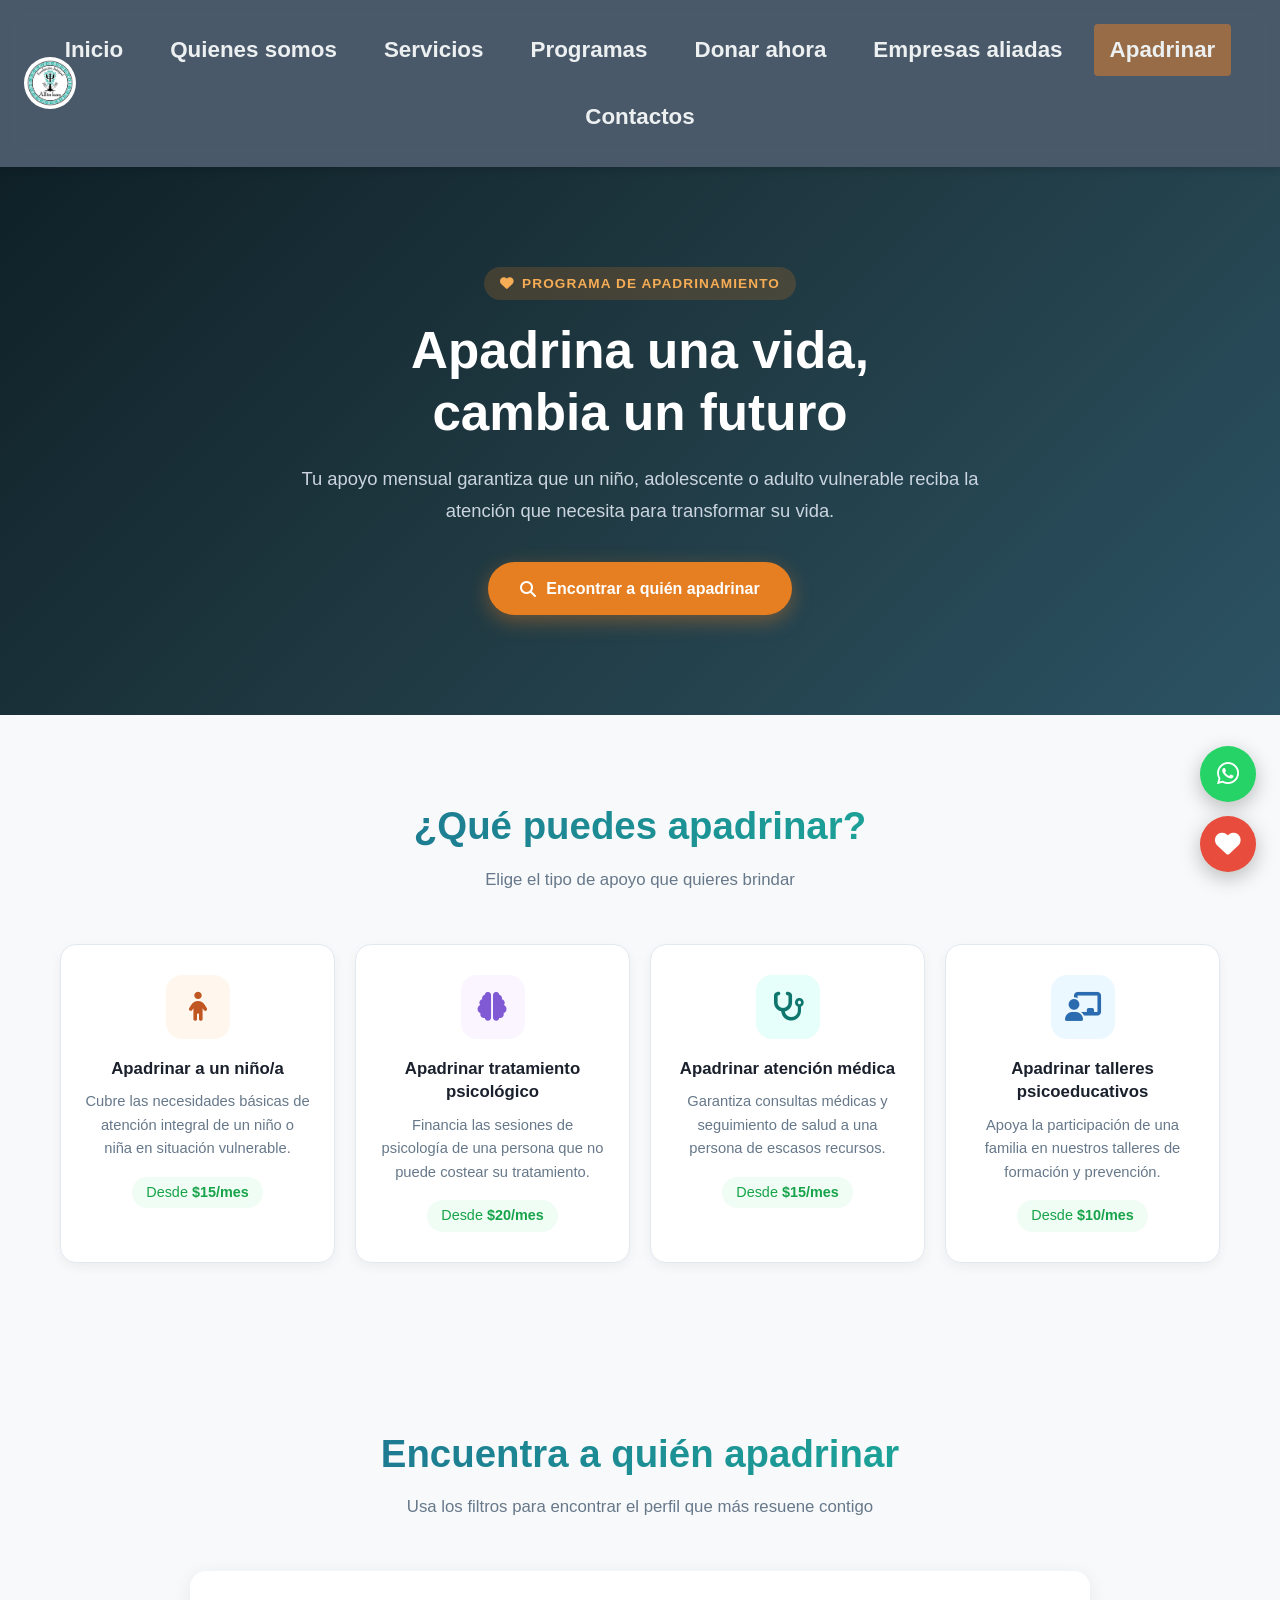
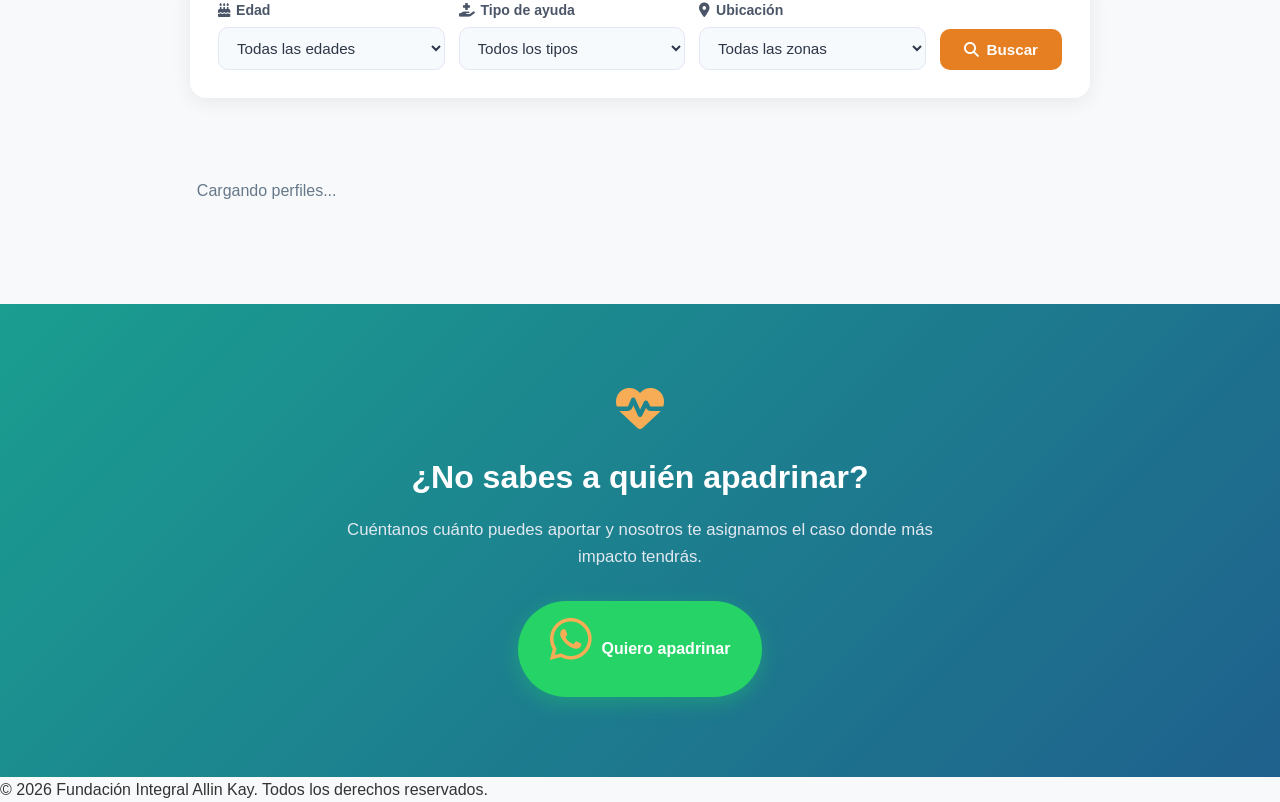
==== commit 14f8e975: "Apadrinar: cargar perfiles desde GitHub y administrar desde panel" ====
--- a/apadrinar.html
+++ b/apadrinar.html
@@ -150,124 +150,8 @@
 
             <!-- Resultados -->
             <div class="apad-resultados" id="resultados">
-
-                <div class="apad-perfil-card" data-edad="6-12" data-tipo="psicologia" data-ubicacion="norte" data-aos="fade-up" data-aos-delay="0">
-                    <div class="apad-perfil-avatar" style="background:#faf5ff;">
-                        <i class="fa-solid fa-child" style="color:#805ad5;"></i>
-                    </div>
-                    <div class="apad-perfil-info">
-                        <span class="apad-perfil-tag" style="background:#faf5ff; color:#805ad5;">Psicología</span>
-                        <h4>Sofía, 8 años</h4>
-                        <p>Necesita acompañamiento psicológico por situación de violencia intrafamiliar. Quito Norte.</p>
-                        <div class="apad-perfil-meta">
-                            <span><i class="fa-solid fa-location-dot"></i> Quito Norte</span>
-                            <span><i class="fa-solid fa-calendar"></i> 8 años</span>
-                        </div>
-                    </div>
-                    <button class="apad-btn-perfil" data-nombre="Sofía (8 años)" data-tipo="Tratamiento psicológico" data-monto="20">
-                        <i class="fa-brands fa-whatsapp"></i> Apadrinar
-                    </button>
-                </div>
-
-                <div class="apad-perfil-card" data-edad="6-12" data-tipo="medica" data-ubicacion="sur" data-aos="fade-up" data-aos-delay="100">
-                    <div class="apad-perfil-avatar" style="background:#e6fffa;">
-                        <i class="fa-solid fa-child" style="color:#0f766e;"></i>
-                    </div>
-                    <div class="apad-perfil-info">
-                        <span class="apad-perfil-tag" style="background:#e6fffa; color:#0f766e;">Atención médica</span>
-                        <h4>Mateo, 10 años</h4>
-                        <p>Requiere control médico mensual y seguimiento nutricional. Sector Barrionuevo, Quito Sur.</p>
-                        <div class="apad-perfil-meta">
-                            <span><i class="fa-solid fa-location-dot"></i> Quito Sur</span>
-                            <span><i class="fa-solid fa-calendar"></i> 10 años</span>
-                        </div>
-                    </div>
-                    <button class="apad-btn-perfil" data-nombre="Mateo (10 años)" data-tipo="Atención médica" data-monto="15">
-                        <i class="fa-brands fa-whatsapp"></i> Apadrinar
-                    </button>
-                </div>
-
-                <div class="apad-perfil-card" data-edad="13-17" data-tipo="psicologia" data-ubicacion="centro" data-aos="fade-up" data-aos-delay="200">
-                    <div class="apad-perfil-avatar" style="background:#faf5ff;">
-                        <i class="fa-solid fa-person" style="color:#805ad5;"></i>
-                    </div>
-                    <div class="apad-perfil-info">
-                        <span class="apad-perfil-tag" style="background:#faf5ff; color:#805ad5;">Psicología</span>
-                        <h4>Valentina, 15 años</h4>
-                        <p>Adolescente con ansiedad severa que necesita terapia psicológica continua. Quito Centro.</p>
-                        <div class="apad-perfil-meta">
-                            <span><i class="fa-solid fa-location-dot"></i> Quito Centro</span>
-                            <span><i class="fa-solid fa-calendar"></i> 15 años</span>
-                        </div>
-                    </div>
-                    <button class="apad-btn-perfil" data-nombre="Valentina (15 años)" data-tipo="Tratamiento psicológico" data-monto="20">
-                        <i class="fa-brands fa-whatsapp"></i> Apadrinar
-                    </button>
-                </div>
-
-                <div class="apad-perfil-card" data-edad="18+" data-tipo="taller" data-ubicacion="norte" data-aos="fade-up" data-aos-delay="0">
-                    <div class="apad-perfil-avatar" style="background:#ebf8ff;">
-                        <i class="fa-solid fa-person" style="color:#2b6cb0;"></i>
-                    </div>
-                    <div class="apad-perfil-info">
-                        <span class="apad-perfil-tag" style="background:#ebf8ff; color:#2b6cb0;">Talleres</span>
-                        <h4>Familia Quispe</h4>
-                        <p>Familia de 4 personas que necesita participar en talleres de crianza positiva y manejo emocional.</p>
-                        <div class="apad-perfil-meta">
-                            <span><i class="fa-solid fa-location-dot"></i> Quito Norte</span>
-                            <span><i class="fa-solid fa-users"></i> Familia</span>
-                        </div>
-                    </div>
-                    <button class="apad-btn-perfil" data-nombre="Familia Quispe" data-tipo="Talleres psicoeducativos" data-monto="10">
-                        <i class="fa-brands fa-whatsapp"></i> Apadrinar
-                    </button>
-                </div>
-
-                <div class="apad-perfil-card" data-edad="0-5" data-tipo="integral" data-ubicacion="valles" data-aos="fade-up" data-aos-delay="100">
-                    <div class="apad-perfil-avatar" style="background:#fff7ed;">
-                        <i class="fa-solid fa-baby" style="color:#c05621;"></i>
-                    </div>
-                    <div class="apad-perfil-info">
-                        <span class="apad-perfil-tag" style="background:#fff7ed; color:#c05621;">Apoyo integral</span>
-                        <h4>Lucas, 4 años</h4>
-                        <p>Niño con retraso en el desarrollo que necesita atención médica, psicológica y psicopedagógica.</p>
-                        <div class="apad-perfil-meta">
-                            <span><i class="fa-solid fa-location-dot"></i> Valles</span>
-                            <span><i class="fa-solid fa-calendar"></i> 4 años</span>
-                        </div>
-                    </div>
-                    <button class="apad-btn-perfil" data-nombre="Lucas (4 años)" data-tipo="Apoyo integral" data-monto="15">
-                        <i class="fa-brands fa-whatsapp"></i> Apadrinar
-                    </button>
-                </div>
-
-                <div class="apad-perfil-card" data-edad="13-17" data-tipo="medica" data-ubicacion="sur" data-aos="fade-up" data-aos-delay="200">
-                    <div class="apad-perfil-avatar" style="background:#e6fffa;">
-                        <i class="fa-solid fa-person" style="color:#0f766e;"></i>
-                    </div>
-                    <div class="apad-perfil-info">
-                        <span class="apad-perfil-tag" style="background:#e6fffa; color:#0f766e;">Atención médica</span>
-                        <h4>Andrés, 14 años</h4>
-                        <p>Adolescente con condición crónica que requiere controles médicos mensuales y medicación básica.</p>
-                        <div class="apad-perfil-meta">
-                            <span><i class="fa-solid fa-location-dot"></i> Quito Sur</span>
-                            <span><i class="fa-solid fa-calendar"></i> 14 años</span>
-                        </div>
-                    </div>
-                    <button class="apad-btn-perfil" data-nombre="Andrés (14 años)" data-tipo="Atención médica" data-monto="15">
-                        <i class="fa-brands fa-whatsapp"></i> Apadrinar
-                    </button>
-                </div>
-
-                <!-- Sin resultados -->
-                <div class="apad-sin-resultados" id="sinResultados" style="display:none;">
-                    <i class="fa-solid fa-magnifying-glass"></i>
-                    <p>No encontramos perfiles con esos filtros. <br>Contáctanos y te ayudamos a encontrar a quién apadrinar.</p>
-                    <a href="https://wa.me/593988282747?text=Hola%2C%20quiero%20apadrinar%20pero%20no%20encontr%C3%A9%20el%20perfil%20que%20busco" target="_blank" class="apad-buscar-btn">
-                        <i class="fa-brands fa-whatsapp"></i> Consultar por WhatsApp
-                    </a>
-                </div>
-
+                <!-- Los perfiles se cargan dinámicamente desde GitHub -->
+                <p style="color:#66788a;text-align:center;padding:20px;">Cargando perfiles...</p>
             </div>
         </section>
 
@@ -380,9 +264,9 @@
         });
 
         // ==========================================
-        // Cargar perfiles desde Google Sheets
+        // Cargar perfiles desde GitHub
         // ==========================================
-        const APAD_SHEETS_URL = 'https://script.google.com/macros/s/AKfycbzwqUIceghPTg6rz7u1nBjYysEd4M7EXAj2b1hMVEHjRe5bCAuFwJynq4b-6y3VGr151Q/exec';
+        const GITHUB_APAD_URL = 'https://api.github.com/repos/cbiallinkay-pixel/allinkay-web/contents/_data/apadrinar.json?ref=main';
 
         // Mapa de categorías: ícono, colores y etiqueta
         const tipoMap = {
@@ -396,66 +280,38 @@
             norte: 'Quito Norte', sur: 'Quito Sur', centro: 'Quito Centro', valles: 'Valles'
         };
 
-        const edadLabel = {
-            '0-5': '0-5 años', '6-12': '6-12 años', '13-17': '13-17 años', '18+': '18 años o más'
-        };
-
-        function buildPerfiles(data) {
+        function buildPerfiles(perfiles) {
             const cont = document.getElementById('resultados');
-            const sinResultados = document.getElementById('sinResultados');
-            if (!cont) return;
-
-            const perfiles = [];
-            for (let i = 1; i <= 12; i++) {
-                const nombre = data['perfil' + i + '_nombre'];
-                if (nombre && nombre.trim()) {
-                    perfiles.push({
-                        nombre: nombre.trim(),
-                        tipo: (data['perfil' + i + '_tipo'] || 'integral').trim(),
-                        edad: (data['perfil' + i + '_edad'] || '').trim(),
-                        zona: (data['perfil' + i + '_zona'] || '').trim(),
-                        historia: (data['perfil' + i + '_historia'] || '').trim(),
-                        monto: (data['perfil' + i + '_monto'] || '15').toString().trim()
-                    });
-                }
-            }
-
-            // Si el Sheets no tiene perfiles, dejar los que están en el HTML
-            if (perfiles.length === 0) return;
-
-            const cardsHtml = perfiles.map(p => {
-                const t = tipoMap[p.tipo] || tipoMap.integral;
-                const zonaTexto = zonaMap[p.zona] || 'Quito';
-                const edadTexto = edadLabel[p.edad] || '';
-                return `
-                    <div class="apad-perfil-card" data-edad="${p.edad}" data-tipo="${p.tipo}" data-ubicacion="${p.zona}">
-                        <div class="apad-perfil-avatar" style="background:${t.bg};">
-                            <i class="fa-solid ${t.icon}" style="color:${t.color};"></i>
-                        </div>
-                        <div class="apad-perfil-info">
-                            <span class="apad-perfil-tag" style="background:${t.bg}; color:${t.color};">${t.label}</span>
-                            <h4>${p.nombre}</h4>
-                            <p>${p.historia}</p>
-                            <div class="apad-perfil-meta">
-                                <span><i class="fa-solid fa-location-dot"></i> ${zonaTexto}</span>
-                                ${edadTexto ? `<span><i class="fa-solid fa-calendar"></i> ${edadTexto}</span>` : ''}
-                            </div>
-                        </div>
-                        <button class="apad-btn-perfil" data-nombre="${p.nombre}" data-tipo="${t.apoyo}" data-monto="${p.monto}">
-                            <i class="fa-brands fa-whatsapp"></i> Apadrinar
-                        </button>
-                    </div>`;
-            }).join('');
-
-            // Reemplazar perfiles pero conservar el div de "sin resultados"
-            cont.innerHTML = cardsHtml;
-            cont.appendChild(sinResultados);
+            if (!cont || !perfiles || perfiles.length === 0) return;
+
+            cont.innerHTML = perfiles.map(function(p) {
+                var t = tipoMap[p.tipo] || tipoMap.integral;
+                var zonaTexto = zonaMap[p.ubicacion] || 'Quito';
+                return '<div class="apad-perfil-card" data-edad="' + p.edad + '" data-tipo="' + p.tipo + '" data-ubicacion="' + p.ubicacion + '">' +
+                    '<div class="apad-perfil-avatar" style="background:' + t.bg + ';">' +
+                    '<i class="fa-solid ' + t.icon + '" style="color:' + t.color + ';"></i></div>' +
+                    '<div class="apad-perfil-info">' +
+                    '<span class="apad-perfil-tag" style="background:' + t.bg + '; color:' + t.color + ';">' + t.label + '</span>' +
+                    '<h4>' + p.nombre + '</h4>' +
+                    '<p>' + p.historia + '</p>' +
+                    '<div class="apad-perfil-meta">' +
+                    '<span><i class="fa-solid fa-location-dot"></i> ' + zonaTexto + '</span></div></div>' +
+                    '<button class="apad-btn-perfil" data-nombre="' + p.nombre + '" data-tipo="' + t.apoyo + '" data-monto="' + p.monto + '">' +
+                    '<i class="fa-brands fa-whatsapp"></i> Apadrinar</button></div>';
+            }).join('') + '<div class="apad-sin-resultados" id="sinResultados" style="display:none;">' +
+                '<i class="fa-solid fa-magnifying-glass"></i>' +
+                '<p>No encontramos perfiles con esos filtros.<br>Contactanos y te ayudamos.</p>' +
+                '<a href="https://wa.me/593988282747?text=Hola%2C%20quiero%20apadrinar" target="_blank" class="apad-buscar-btn">' +
+                '<i class="fa-brands fa-whatsapp"></i> Consultar por WhatsApp</a></div>';
         }
 
-        fetch(APAD_SHEETS_URL)
-            .then(r => r.json())
-            .then(data => buildPerfiles(data))
-            .catch(() => { /* Si falla, quedan los perfiles del HTML */ });
+        fetch(GITHUB_APAD_URL + '&t=' + Date.now())
+            .then(function(r) { return r.json(); })
+            .then(function(data) {
+                var content = JSON.parse(atob(data.content));
+                buildPerfiles(content.perfiles);
+            })
+            .catch(function() { /* Si falla, queda el mensaje de cargando */ });
     </script>
 
 </body>
